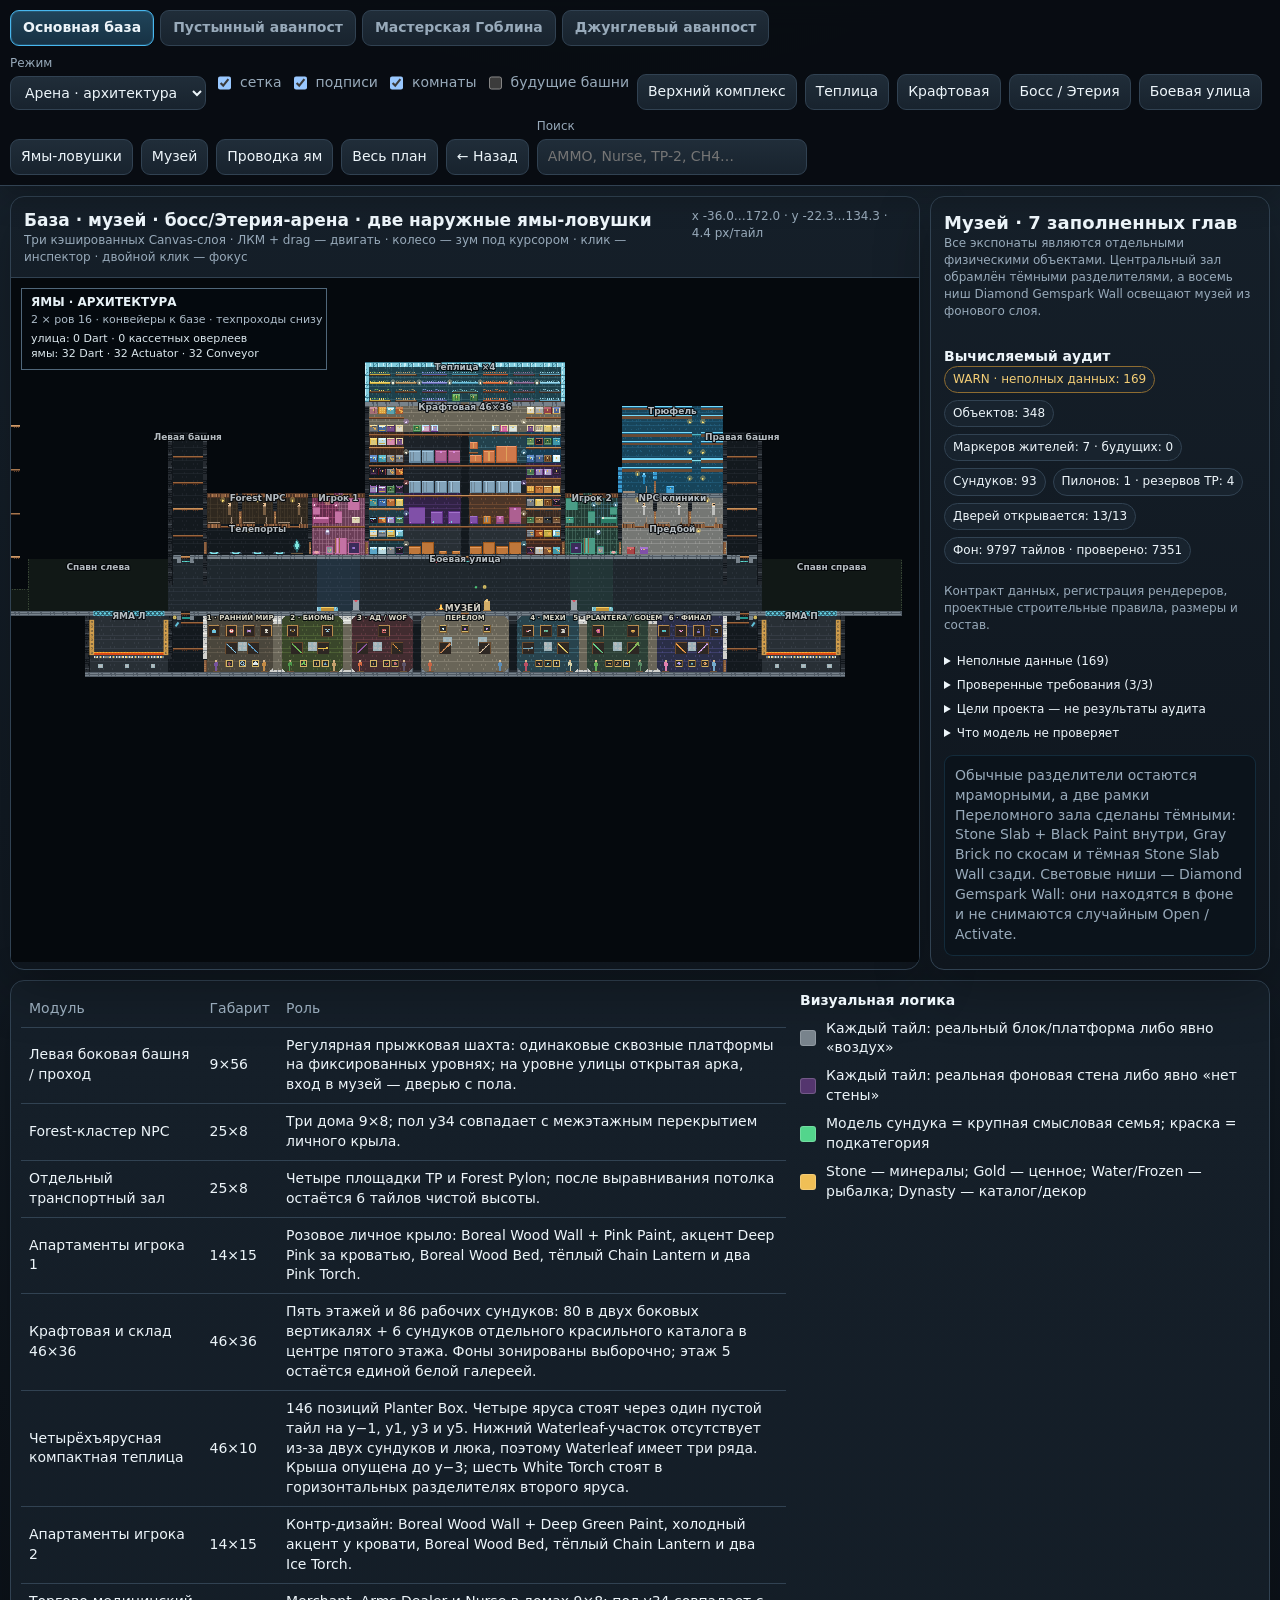
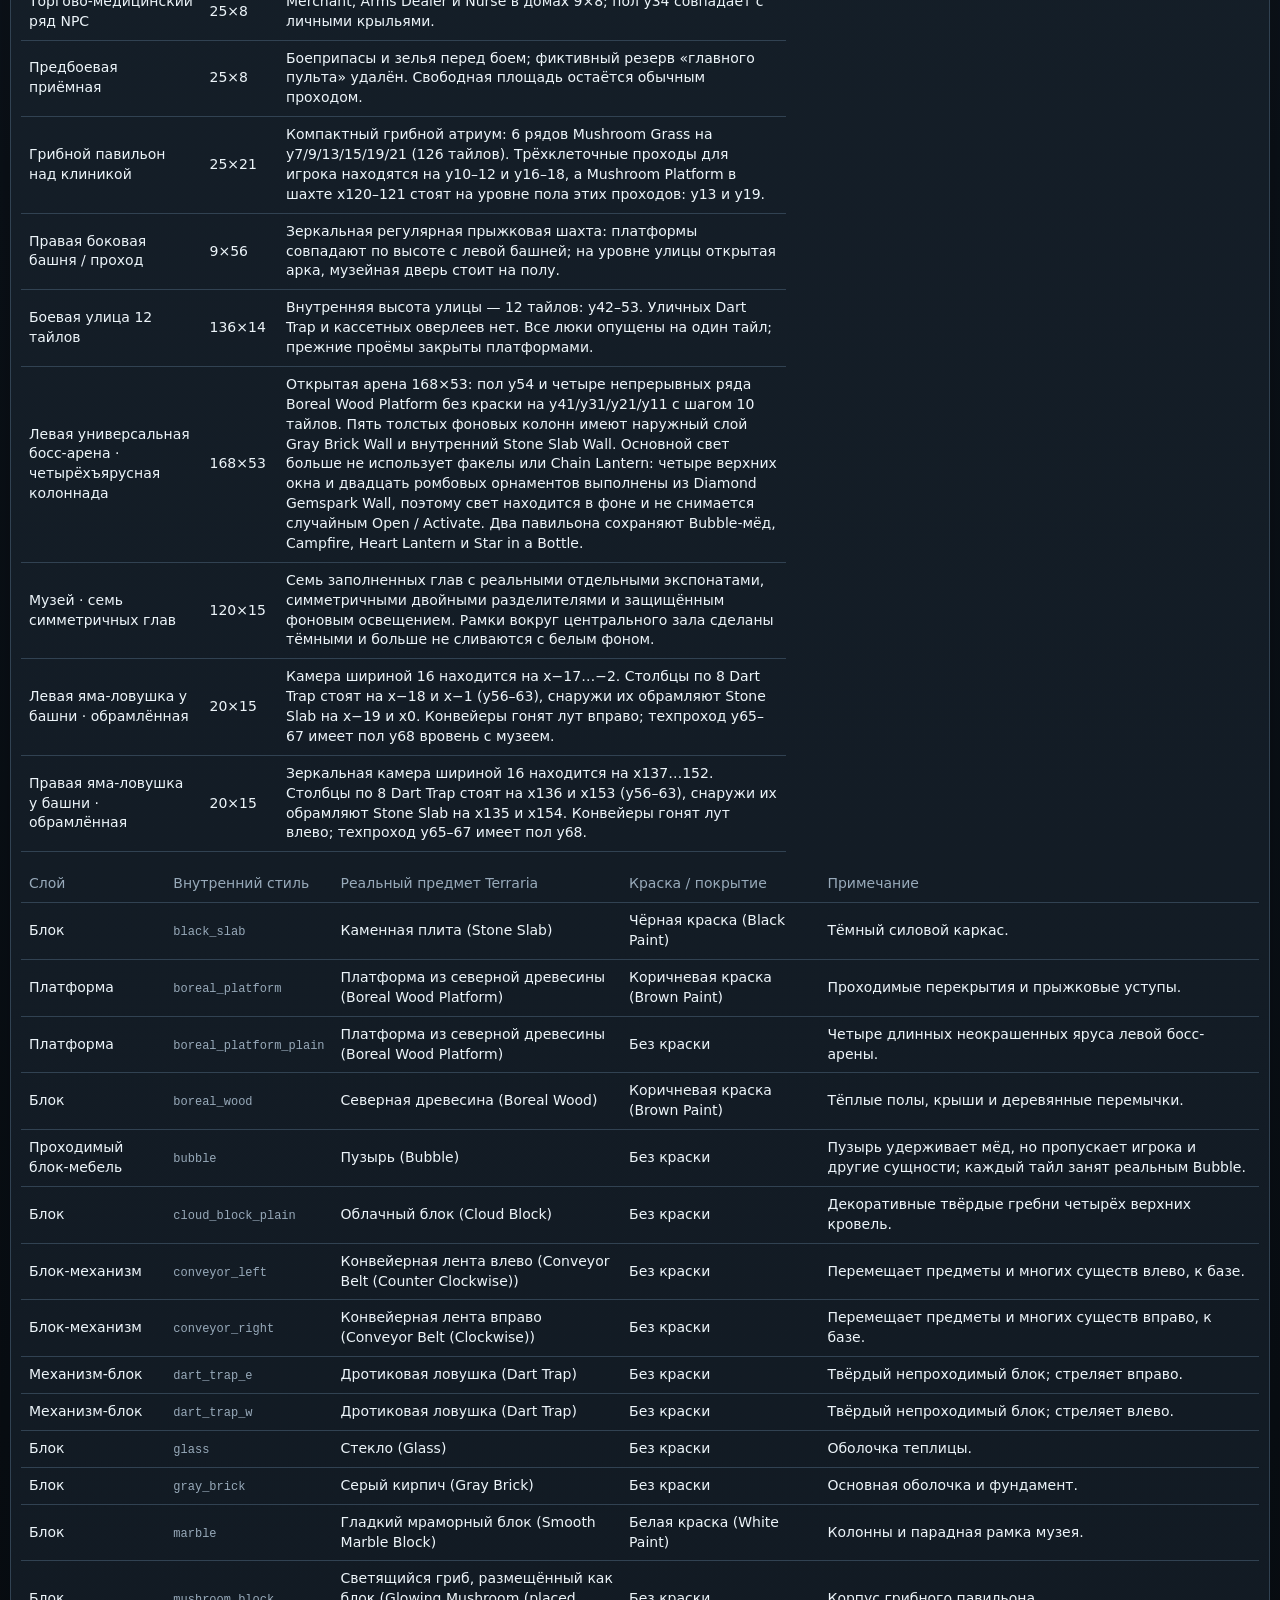
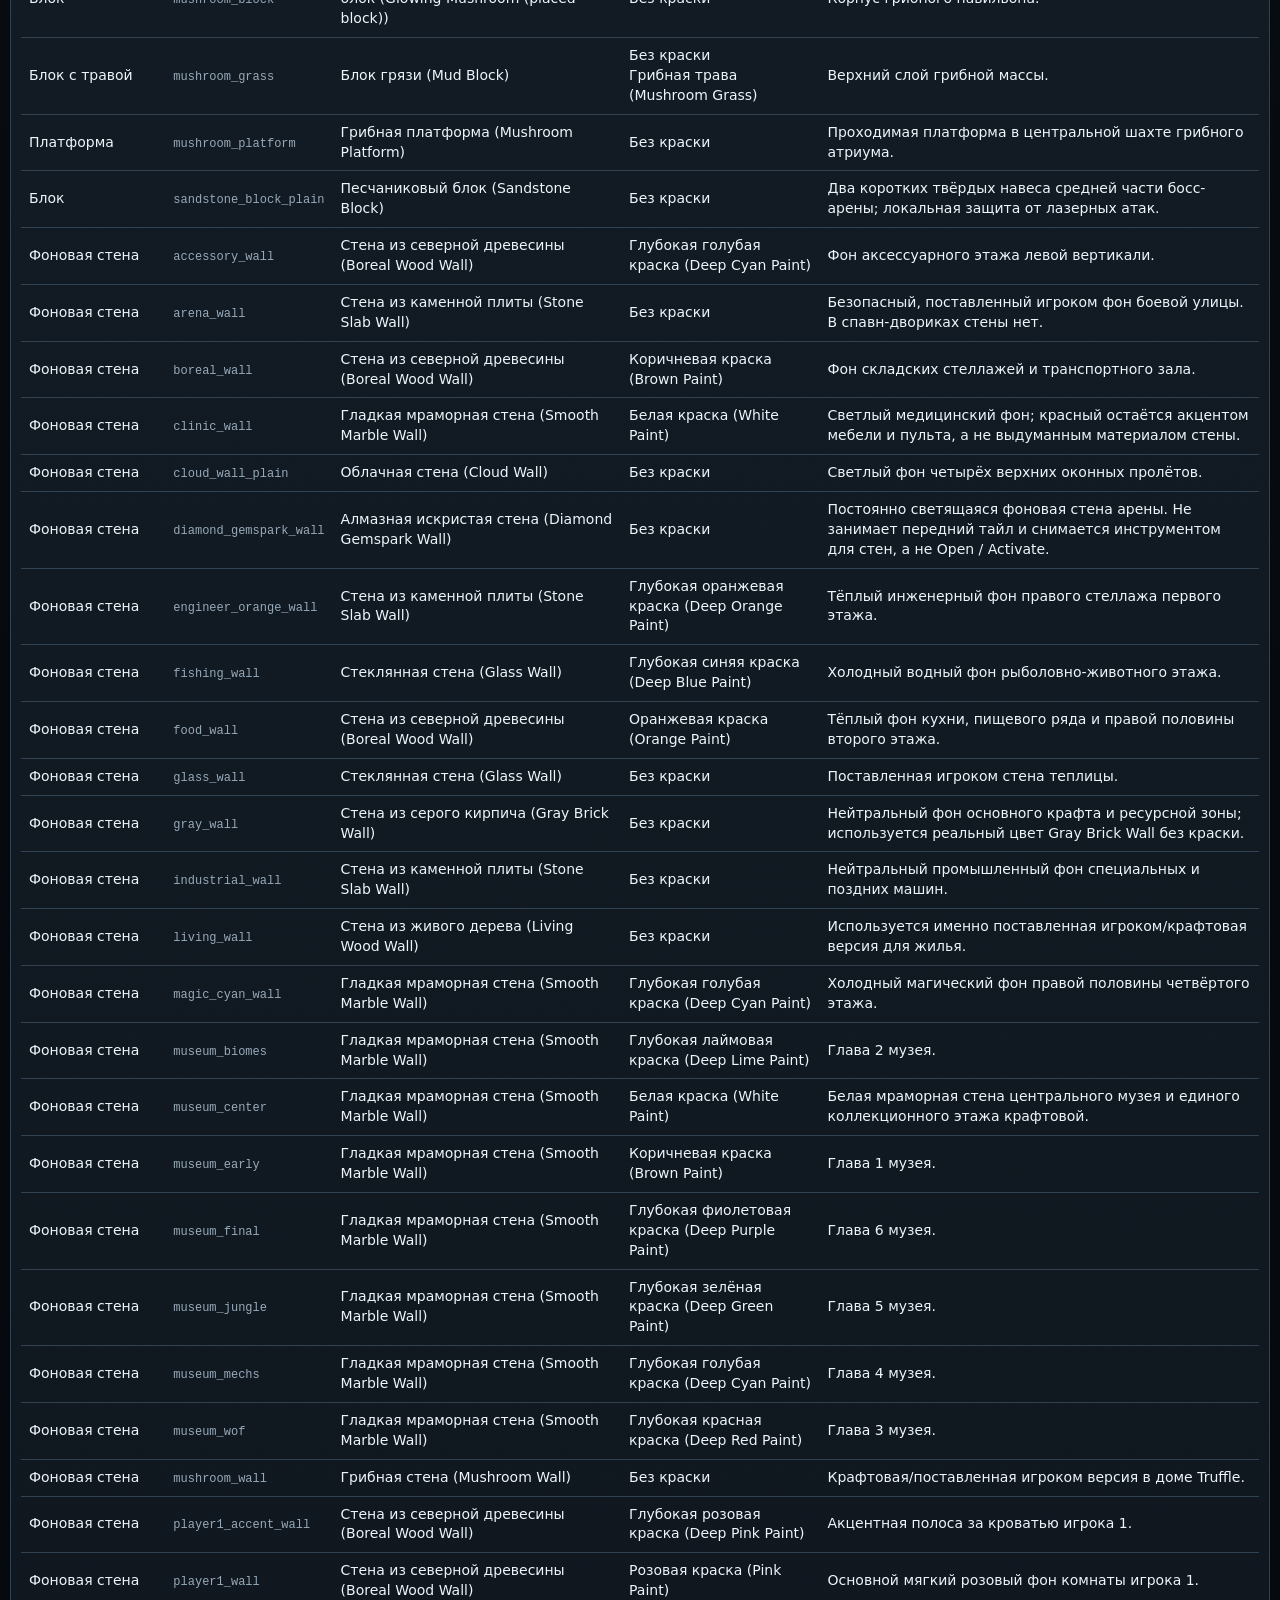
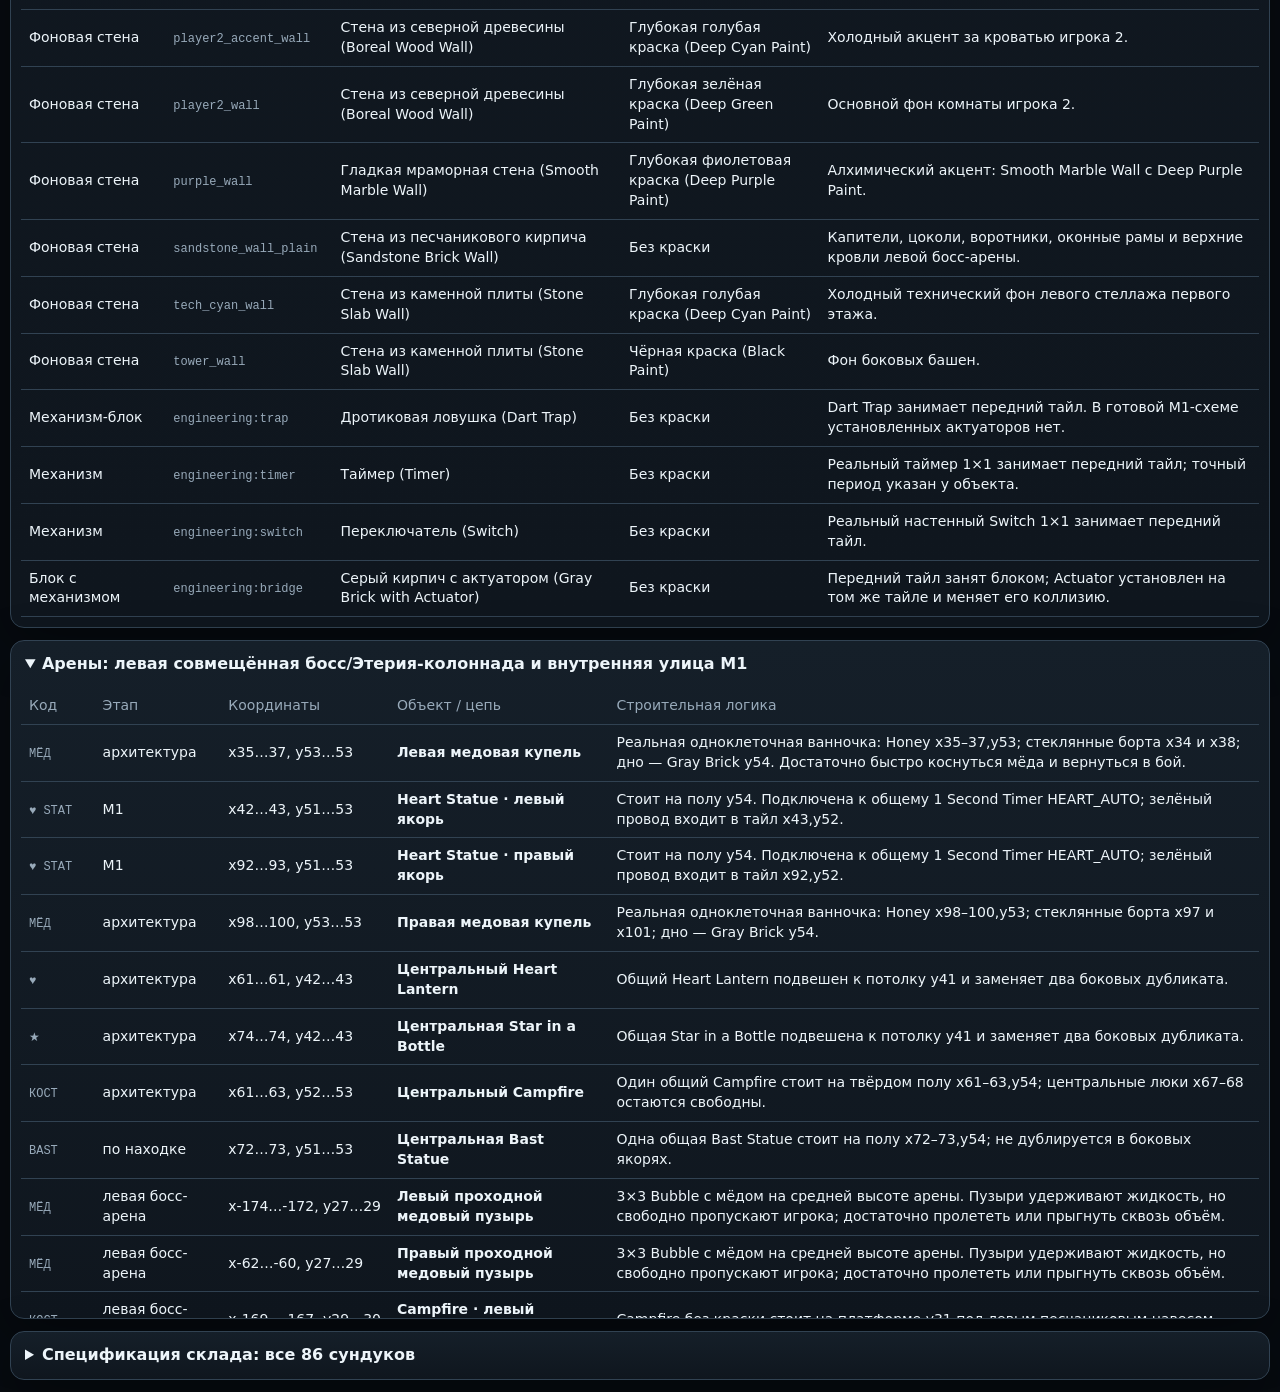
==== index.html @ efe3f44e "fix: compute one scene audit for CLI and interface instead of frozen PASS Part of #29 / #24. Separat" ====
<!doctype html>
<html lang="ru">
  <head>
    <meta charset="utf-8" />
    <meta name="viewport" content="width=device-width,initial-scale=1" />
    <title>Terraria — база, музей, Этерия и наружные ямы-ловушки</title>
    <link rel="stylesheet" href="./styles.css" />
    <link rel="stylesheet" href="./scene-tabs.css" />
  </head>
  <body>
    <div class="toolbar">
      <nav class="scene-tabs" aria-label="Сцены проекта">
        <a class="scene-tab" href="./index.html" aria-current="page">Основная база</a>
        <a class="scene-tab" href="./desert.html">Пустынный аванпост</a>
        <a class="scene-tab" href="./underground.html">Мастерская Гоблина</a>
        <a class="scene-tab" href="./jungle.html">Джунглевый аванпост</a>
      </nav>
      <div class="controls">
        <div class="control">
          <label for="mode">Режим</label
          ><select id="mode">
            <option value="visual">Визуальный макет</option>
            <option value="structure">Каркас и материалы</option>
            <option value="furniture">Мебель и станции</option>
            <option value="backgrounds">Фоновые стены</option>
            <option value="arena">Арена · архитектура</option>
            <option value="wiring">Арена · проводка M1</option>
          </select>
        </div>
        <label class="check"
          ><input id="grid" type="checkbox" checked /> сетка</label
        >
        <label class="check"
          ><input id="labels" type="checkbox" checked /> подписи</label
        >
        <label class="check"
          ><input id="roomNames" type="checkbox" checked /> комнаты</label
        >
        <label class="check"
          ><input id="reserves" type="checkbox" /> будущие башни</label
        >
        <button id="upper">Верхний комплекс</button
        ><button id="greenhouse">Теплица</button
        ><button id="craft">Крафтовая</button
        ><button id="bossLeft">Босс / Этерия</button
        ><button id="arena">Боевая улица</button
        ><button id="pitsBtn">Ямы-ловушки</button
        ><button id="museumBtn">Музей</button
        ><button id="wiringBtn">Проводка ям</button
        ><button id="fit">Весь план</button><button id="back">← Назад</button>
        <div class="control">
          <label for="search">Поиск</label
          ><input
            id="search"
            type="search"
            placeholder="AMMO, Nurse, TP-2, CH4…"
          />
        </div>
      </div>
    </div>
    <div class="layout">
      <section class="card">
        <div class="maphead">
          <div>
            <b>База · музей · босс/Этерия-арена · две наружные ямы-ловушки</b>
            <div class="sub">
              Три кэшированных Canvas-слоя · ЛКМ + drag — двигать · колесо — зум
              под курсором · клик — инспектор · двойной клик — фокус
            </div>
          </div>
          <div class="sub" id="viewInfo"></div>
        </div>
        <div class="viewport" id="viewport">
          <canvas id="baseCanvas"></canvas><canvas id="objectCanvas"></canvas
          ><canvas id="overlayCanvas"></canvas>
        </div>
      </section>
      <aside class="card inspector">
        <div>
          <h2 id="iname">Музей · 7 заполненных глав</h2>
          <div class="sub" id="idesc">
            Все экспонаты являются отдельными физическими объектами. Центральный
            зал обрамлён тёмными разделителями, а восемь ниш Diamond Gemspark
            Wall освещают музей из фонового слоя.
          </div>
        </div>
        <div class="kv" id="ikv"></div>
        <div>
          <b>Вычисляемый аудит</b>
          <div class="status" id="status"></div>
        </div>
        <div class="note">
          Обычные разделители остаются мраморными, а две рамки Переломного зала
          сделаны тёмными: Stone Slab + Black Paint внутри, Gray Brick по скосам
          и тёмная Stone Slab Wall сзади. Световые ниши — Diamond Gemspark Wall:
          они находятся в фоне и не снимаются случайным Open / Activate.
        </div>
      </aside>
    </div>
    <section class="card bottom">
      <div class="bottom-grid">
        <div>
          <table>
            <thead>
              <tr>
                <th>Модуль</th>
                <th>Габарит</th>
                <th>Роль</th>
              </tr>
            </thead>
            <tbody id="roomRows"></tbody>
          </table>
        </div>
        <div class="legend">
          <b>Визуальная логика</b>
          <div class="legend-row">
            <span class="swatch" style="background: #78838c"></span
            ><span
              >Каждый тайл: реальный блок/платформа либо явно «воздух»</span
            >
          </div>
          <div class="legend-row">
            <span class="swatch" style="background: #54356e"></span
            ><span
              >Каждый тайл: реальная фоновая стена либо явно «нет стены»</span
            >
          </div>
          <div class="legend-row">
            <span class="swatch" style="background: #53d58c"></span
            ><span
              >Модель сундука = крупная смысловая семья; краска =
              подкатегория</span
            >
          </div>
          <div class="legend-row">
            <span class="swatch" style="background: #f0bf56"></span
            ><span
              >Stone — минералы; Gold — ценное; Water/Frozen — рыбалка; Dynasty
              — каталог/декор</span
            >
          </div>
        </div>
      </div>
      <div style="margin-top: 14px; overflow: auto">
        <table>
          <thead>
            <tr>
              <th>Слой</th>
              <th>Внутренний стиль</th>
              <th>Реальный предмет Terraria</th>
              <th>Краска / покрытие</th>
              <th>Примечание</th>
            </tr>
          </thead>
          <tbody id="materialRows"></tbody>
        </table>
      </div>
    </section>

    <details class="card storage-spec" open>
      <summary>
        Арены: левая совмещённая босс/Этерия-колоннада и внутренняя улица M1
      </summary>
      <div class="storage-wrap">
        <table class="storage-table">
          <thead>
            <tr>
              <th>Код</th>
              <th>Этап</th>
              <th>Координаты</th>
              <th>Объект / цепь</th>
              <th>Строительная логика</th>
            </tr>
          </thead>
          <tbody id="arenaRows"></tbody>
        </table>
        <table class="storage-table" style="margin-top: 14px">
          <thead>
            <tr>
              <th>Цепь</th>
              <th>Цвет</th>
              <th>Роль</th>
              <th>Концы</th>
              <th>Маршрут</th>
            </tr>
          </thead>
          <tbody id="circuitRows"></tbody>
        </table>
      </div>
    </details>
    <details class="card storage-spec">
      <summary>Спецификация склада: все 86 сундуков</summary>
      <div class="storage-wrap">
        <table class="storage-table">
          <thead>
            <tr>
              <th>Код</th>
              <th>Имя в игре ≤20</th>
              <th>Сторона</th>
              <th>Этаж / ряд</th>
              <th>Категория</th>
              <th>Финальный корпус, ранняя замена, фон и свет</th>
              <th>Что хранить</th>
              <th>Правило</th>
            </tr>
          </thead>
          <tbody id="storageRows"></tbody>
        </table>
      </div>
    </details>
    <div class="tooltip" id="tip"></div>
    <script src="./js/data/layout.js"></script>
    <script src="./js/data/solids/upper.js"></script>
    <script src="./js/data/solids/street.js"></script>
    <script src="./js/data/solids/lower.js"></script>
    <script src="./js/data/solids/index.js"></script>
    <script src="./js/data/backgrounds/core.js"></script>
    <script src="./js/data/backgrounds/boss-arena.js"></script>
    <script src="./js/data/backgrounds/boss-platform-joins.js"></script>
    <script src="./js/data/backgrounds/museum-pits.js"></script>
    <script src="./js/data/backgrounds/index.js"></script>
    <script src="./js/data/objects/routes.js"></script>
    <script src="./js/data/objects/crafting.js"></script>
    <script src="./js/data/objects/rooms.js"></script>
    <script src="./js/data/objects/street.js"></script>
    <script src="./js/data/objects/storage-left.js"></script>
    <script src="./js/data/objects/storage-right.js"></script>
    <script src="./js/data/objects/greenhouse.js"></script>
    <script src="./js/data/objects/dyes.js"></script>
    <script src="./js/data/objects/arena.js"></script>
    <script src="./js/data/objects/eternia.js"></script>
    <script src="./js/data/objects/museum.js"></script>
    <script src="./js/data/objects/pits.js"></script>
    <script src="./js/data/objects/index.js"></script>
    <script src="./js/data/metadata.js"></script>
    <script src="./js/data/index.js"></script>
    <script src="./js/data/engineering/circuits.js"></script>
    <script src="./js/data/engineering/controls.js"></script>
    <script src="./js/data/engineering/traps.js"></script>
    <script src="./js/data/engineering/index.js"></script>
    <script src="./js/data/materials.js"></script>
    <script src="./js/runtime/core.js"></script>
    <script src="./js/runtime/validation.js"></script>
    <script src="./js/runtime/building-audit.js"></script>
    <script src="./js/runtime/scene-audit.js"></script>
    <script src="./js/runtime/model.js"></script>
    <script src="./js/runtime/render-base.js"></script>
    <script src="./js/runtime/render-objects.js"></script>
    <script src="./js/runtime/overlay.js"></script>
    <script src="./js/runtime/inspector.js"></script>
    <script src="./js/runtime/tables.js"></script>
    <script src="./js/runtime/camera.js"></script>
    <script src="./js/runtime/state.js"></script>
    <script src="./js/runtime/prepare.js"></script>
    <script src="./js/runtime/interactions.js"></script>
    <script src="./js/runtime/start.js?v=20260903-jungle-tabs"></script>
  </body>
</html>
---- styles.css ----
:root {
  color-scheme: dark;
  --bg: #080c11;
  --panel: #111821;
  --panel2: #18232e;
  --panel3: #202d39;
  --line: #314252;
  --line2: #42586a;
  --text: #edf5fa;
  --muted: #98aaba;
  --accent: #48b7ee;
  --good: #53d58c;
  --warn: #f0bf56;
  --bad: #ff716d;
}
* {
  box-sizing: border-box;
}
html,
body {
  margin: 0;
  min-height: 100%;
  background: radial-gradient(
    circle at 48% -10%,
    #1e2c39 0,
    #0b1118 36%,
    #070b10 72%
  );
  color: var(--text);
  font:
    14px/1.42 system-ui,
    -apple-system,
    "Segoe UI",
    sans-serif;
}
body {
  overflow-x: hidden;
}
.toolbar {
  position: sticky;
  top: 0;
  z-index: 20;
  padding: 10px;
  border-bottom: 1px solid var(--line);
  background: rgba(8, 12, 17, 0.95);
  backdrop-filter: blur(12px);
  box-shadow: 0 10px 30px rgba(0, 0, 0, 0.22);
}
.controls {
  display: flex;
  flex-wrap: wrap;
  align-items: end;
  gap: 8px;
}
.control {
  display: grid;
  gap: 4px;
}
.control label {
  font-size: 12px;
  color: var(--muted);
}
button,
select,
input {
  min-height: 34px;
  border: 1px solid var(--line);
  border-radius: 9px;
  background: linear-gradient(180deg, var(--panel3), var(--panel2));
  color: var(--text);
  font: inherit;
  padding: 7px 10px;
}
button {
  cursor: pointer;
}
button:hover {
  border-color: var(--accent);
  filter: brightness(1.08);
}
button:active {
  transform: translateY(1px);
}
input[type="search"] {
  min-width: 270px;
}
.check {
  display: flex;
  align-items: center;
  gap: 6px;
  padding-bottom: 7px;
  color: var(--muted);
  white-space: nowrap;
}
.toolbar-toggle {
  display: none;
}
.layout {
  display: grid;
  grid-template-columns: minmax(0, 1fr) 340px;
  gap: 10px;
  padding: 10px;
}
.card {
  overflow: hidden;
  border: 1px solid var(--line);
  border-radius: 14px;
  background: linear-gradient(180deg, #151f29, #0f161e);
  box-shadow: 0 18px 55px rgba(0, 0, 0, 0.3);
}
.maphead {
  display: flex;
  justify-content: space-between;
  gap: 12px;
  padding: 11px 13px;
  border-bottom: 1px solid var(--line);
}
.maphead b {
  font-size: 17px;
}
.sub {
  font-size: 12px;
  color: var(--muted);
}
.viewport {
  position: relative;
  height: 76vh;
  min-height: 620px;
  overflow: hidden;
  overscroll-behavior: contain;
  background: #05090d;
  cursor: grab;
  touch-action: none;
  isolation: isolate;
}
.viewport.dragging {
  cursor: grabbing;
}
.viewport canvas {
  position: absolute;
  inset: 0;
  width: 100%;
  height: 100%;
  display: block;
  image-rendering: pixelated;
  image-rendering: crisp-edges;
}
.inspector {
  display: grid;
  align-content: start;
  gap: 13px;
  padding: 13px;
}
.inspector h2 {
  margin: 0;
  font-size: 18px;
}
.kv {
  display: grid;
  grid-template-columns: 104px 1fr;
  gap: 7px 10px;
}
.kv div:nth-child(odd) {
  color: var(--muted);
}
.status {
  display: flex;
  flex-wrap: wrap;
  gap: 7px;
}
.badge {
  padding: 4px 8px;
  border: 1px solid var(--line);
  border-radius: 999px;
  background: var(--panel2);
  font-size: 12px;
}
.badge.good {
  color: var(--good);
}
.badge.warn {
  color: var(--warn);
}
.mat-code {
  font:
    12px ui-monospace,
    SFMono-Regular,
    Consolas,
    monospace;
  color: var(--muted);
}
.note {
  padding: 10px;
  border: 1px solid rgba(72, 183, 238, 0.15);
  border-radius: 9px;
  background: #0b131b;
  color: var(--muted);
}
.tooltip {
  position: fixed;
  z-index: 99;
  display: none;
  max-width: 360px;
  padding: 8px 10px;
  border: 1px solid #526b7f;
  border-radius: 9px;
  background: #0b141d;
  box-shadow: 0 12px 40px rgba(0, 0, 0, 0.5);
  pointer-events: none;
}
.tooltip {
  max-height: min(72vh, 560px);
  overflow: auto;
}
.tooltip b {
  display: block;
  margin-bottom: 5px;
}
.tooltip span {
  color: var(--muted);
}
.tooltip .tip-section {
  margin-top: 6px;
  color: var(--text);
  line-height: 1.38;
}
.tooltip .tip-section strong {
  color: #dceaf4;
}
.tooltip .tip-muted {
  color: var(--muted);
}
.bottom {
  margin: 0 10px 12px;
  padding: 10px;
}
.bottom-grid {
  display: grid;
  grid-template-columns: 1.25fr 0.75fr;
  gap: 14px;
}
.storage-spec {
  margin: 0 10px 12px;
}
.storage-spec summary {
  cursor: pointer;
  padding: 12px 14px;
  font-size: 16px;
  font-weight: 700;
}
.storage-wrap {
  padding: 0 10px 12px;
  overflow: auto;
  max-height: 70vh;
}
.storage-table {
  min-width: 1180px;
}
.storage-table td:nth-child(1),
.storage-table td:nth-child(3) {
  white-space: nowrap;
}
.storage-table td:nth-child(4) {
  font-weight: 650;
}
.eng-color {
  display: inline-block;
  width: 11px;
  height: 11px;
  border-radius: 2px;
  margin-right: 6px;
  vertical-align: -1px;
  border: 1px solid rgba(255, 255, 255, 0.35);
}
.policy-cell {
  color: var(--muted);
  font-size: 12px;
}
table {
  width: 100%;
  border-collapse: collapse;
}
th,
td {
  padding: 8px;
  border-bottom: 1px solid var(--line);
  text-align: left;
}
th {
  color: var(--muted);
  font-weight: 500;
}
.legend {
  display: grid;
  gap: 8px;
  align-content: start;
}
.legend-row {
  display: grid;
  grid-template-columns: 18px 1fr;
  gap: 8px;
  align-items: center;
}
.swatch {
  width: 16px;
  height: 16px;
  border-radius: 3px;
  border: 1px solid rgba(255, 255, 255, 0.18);
}
@media (max-width: 1000px) {
  .layout {
    grid-template-columns: 1fr;
  }
  .viewport {
    height: 68vh;
    min-height: 520px;
  }
  .bottom-grid {
    grid-template-columns: 1fr;
  }
}
@media (max-width: 720px) {
  .toolbar {
    max-height: min(72dvh, 640px);
    overflow-y: auto;
    overscroll-behavior: contain;
    padding: 8px 10px 6px;
  }
  .controls {
    align-items: center;
  }
  .control {
    min-width: 0;
    max-width: 100%;
  }
  select {
    max-width: 100%;
  }
  input[type="search"] {
    width: min(100%, 390px);
    min-width: 0;
  }
  .check {
    min-height: 34px;
    padding-bottom: 0;
  }
  .toolbar-toggle {
    position: sticky;
    bottom: 0;
    z-index: 2;
    display: flex;
    width: 100%;
    min-height: 34px;
    align-items: center;
    justify-content: center;
    gap: 7px;
    margin-top: 8px;
    padding: 4px 10px;
    border-color: var(--line2);
    background: linear-gradient(
      180deg,
      rgba(32, 45, 57, 0.98),
      rgba(17, 24, 33, 0.98)
    );
    color: var(--muted);
    font-size: 12px;
    font-weight: 650;
    touch-action: none;
    user-select: none;
  }
  .toolbar-toggle-icon {
    font-size: 18px;
    line-height: 1;
  }
  .toolbar.toolbar-collapsed {
    max-height: 40px;
    overflow: hidden;
    padding: 3px 10px;
  }
  .toolbar.toolbar-collapsed > :not(.toolbar-toggle) {
    display: none !important;
  }
  .toolbar.toolbar-collapsed .toolbar-toggle {
    position: static;
    min-height: 32px;
    margin: 0;
    border-color: transparent;
    background: transparent;
  }
  .layout {
    gap: 6px;
    padding: 6px;
  }
  .maphead {
    padding: 8px 10px;
  }
  .maphead b {
    font-size: 14px;
  }
  .viewport {
    height: 68dvh;
    min-height: 420px;
  }
  body.mobile-toolbar-collapsed .viewport {
    height: calc(100dvh - 88px);
    min-height: 520px;
  }
  .bottom,
  .storage-spec {
    margin-right: 6px;
    margin-left: 6px;
  }
}

/* Computed audit: informational goals never receive a success badge. */
.badge.warn { color: #f4ce76; border-color: #8e6c31; }
.badge.bad { color: #ffb4b4; border-color: #a35050; }
.audit-messages { max-height: 16rem; overflow: auto; padding-left: 1.3rem; }
#status details { width: 100%; font-size: 12px; }
#status details summary { cursor: pointer; }
---- scene-tabs.css ----
.scene-tabs {
  display: flex;
  flex-wrap: wrap;
  gap: 6px;
  margin-bottom: 9px;
}

.scene-tab {
  display: inline-flex;
  min-height: 34px;
  align-items: center;
  padding: 7px 12px;
  border: 1px solid var(--line);
  border-radius: 9px;
  background: linear-gradient(180deg, var(--panel3), var(--panel2));
  color: var(--muted);
  font-weight: 650;
  text-decoration: none;
}

.scene-tab:hover {
  border-color: var(--accent);
  color: var(--text);
  filter: brightness(1.08);
}

.scene-tab[aria-current="page"] {
  border-color: var(--accent);
  background: linear-gradient(180deg, #20445a, #173244);
  color: var(--text);
  box-shadow: inset 0 0 0 1px rgba(72, 183, 238, 0.18);
}

.scene-hidden {
  display: none !important;
}
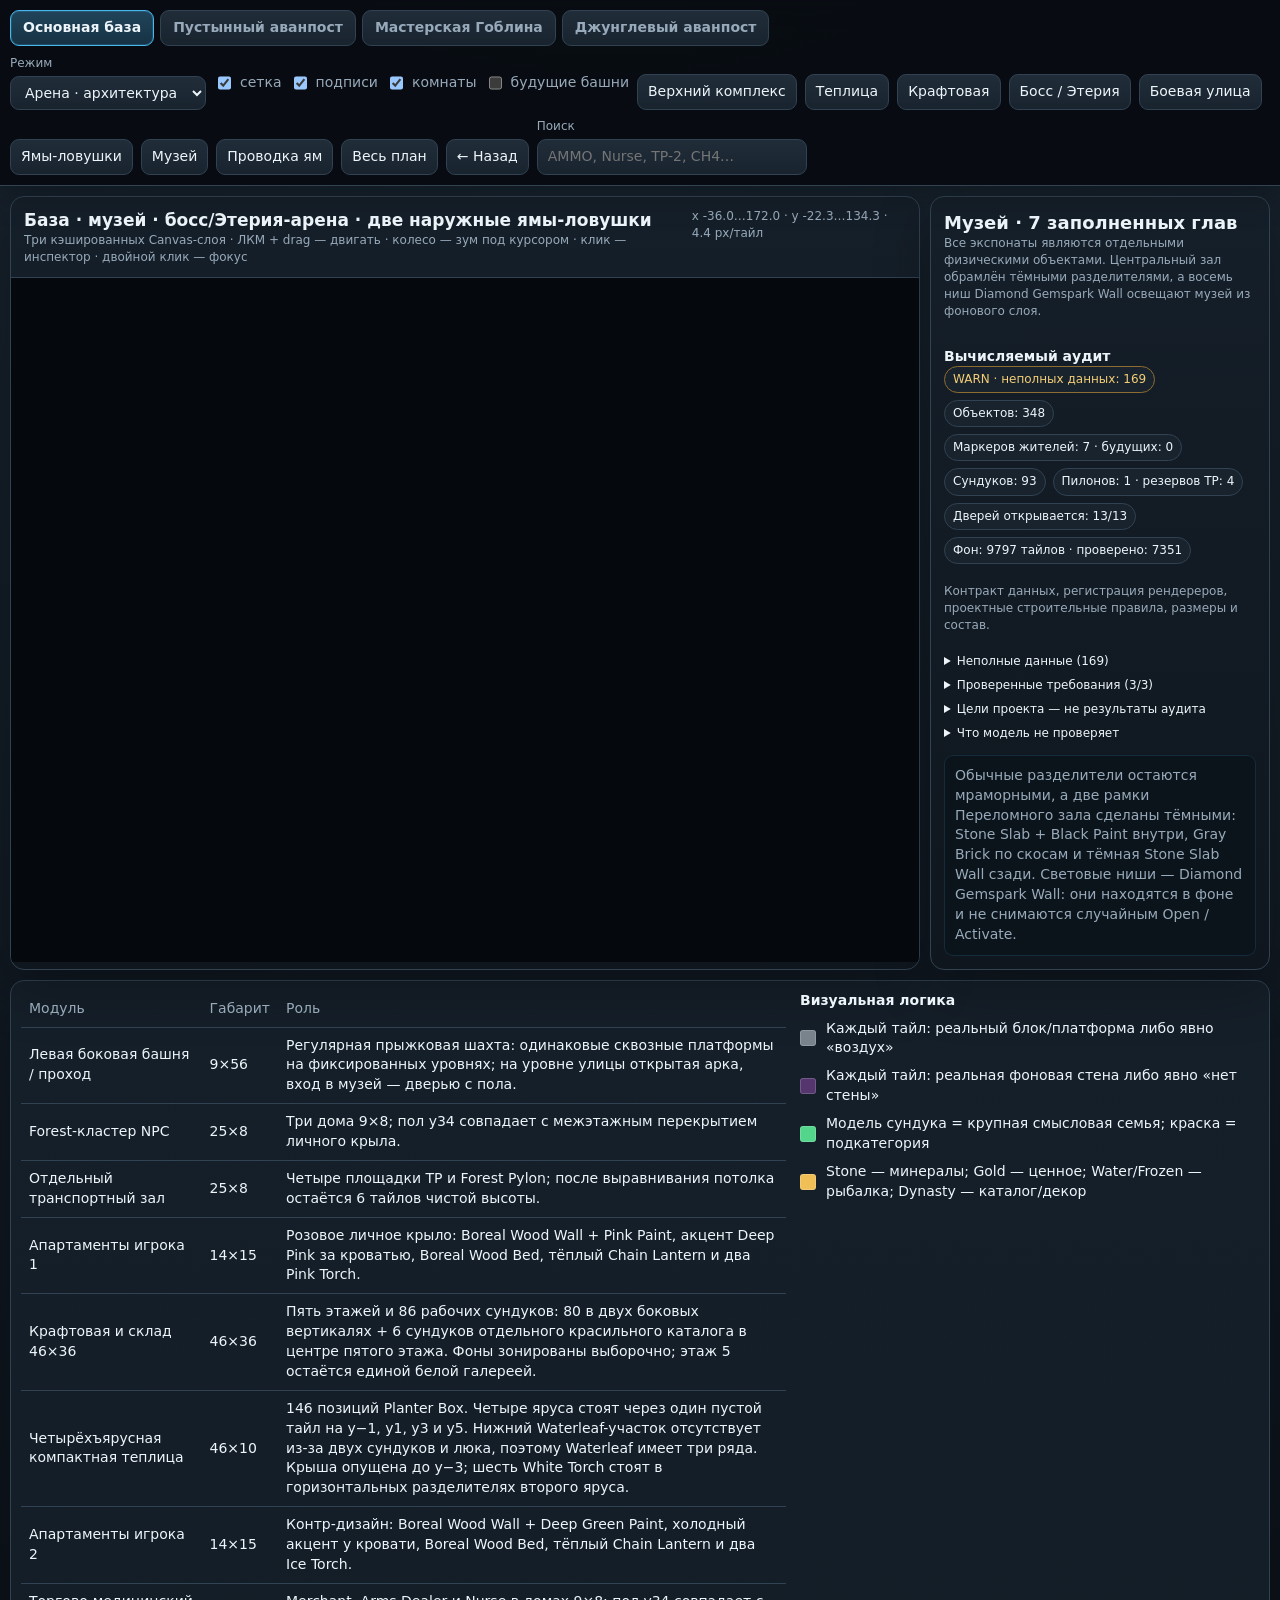
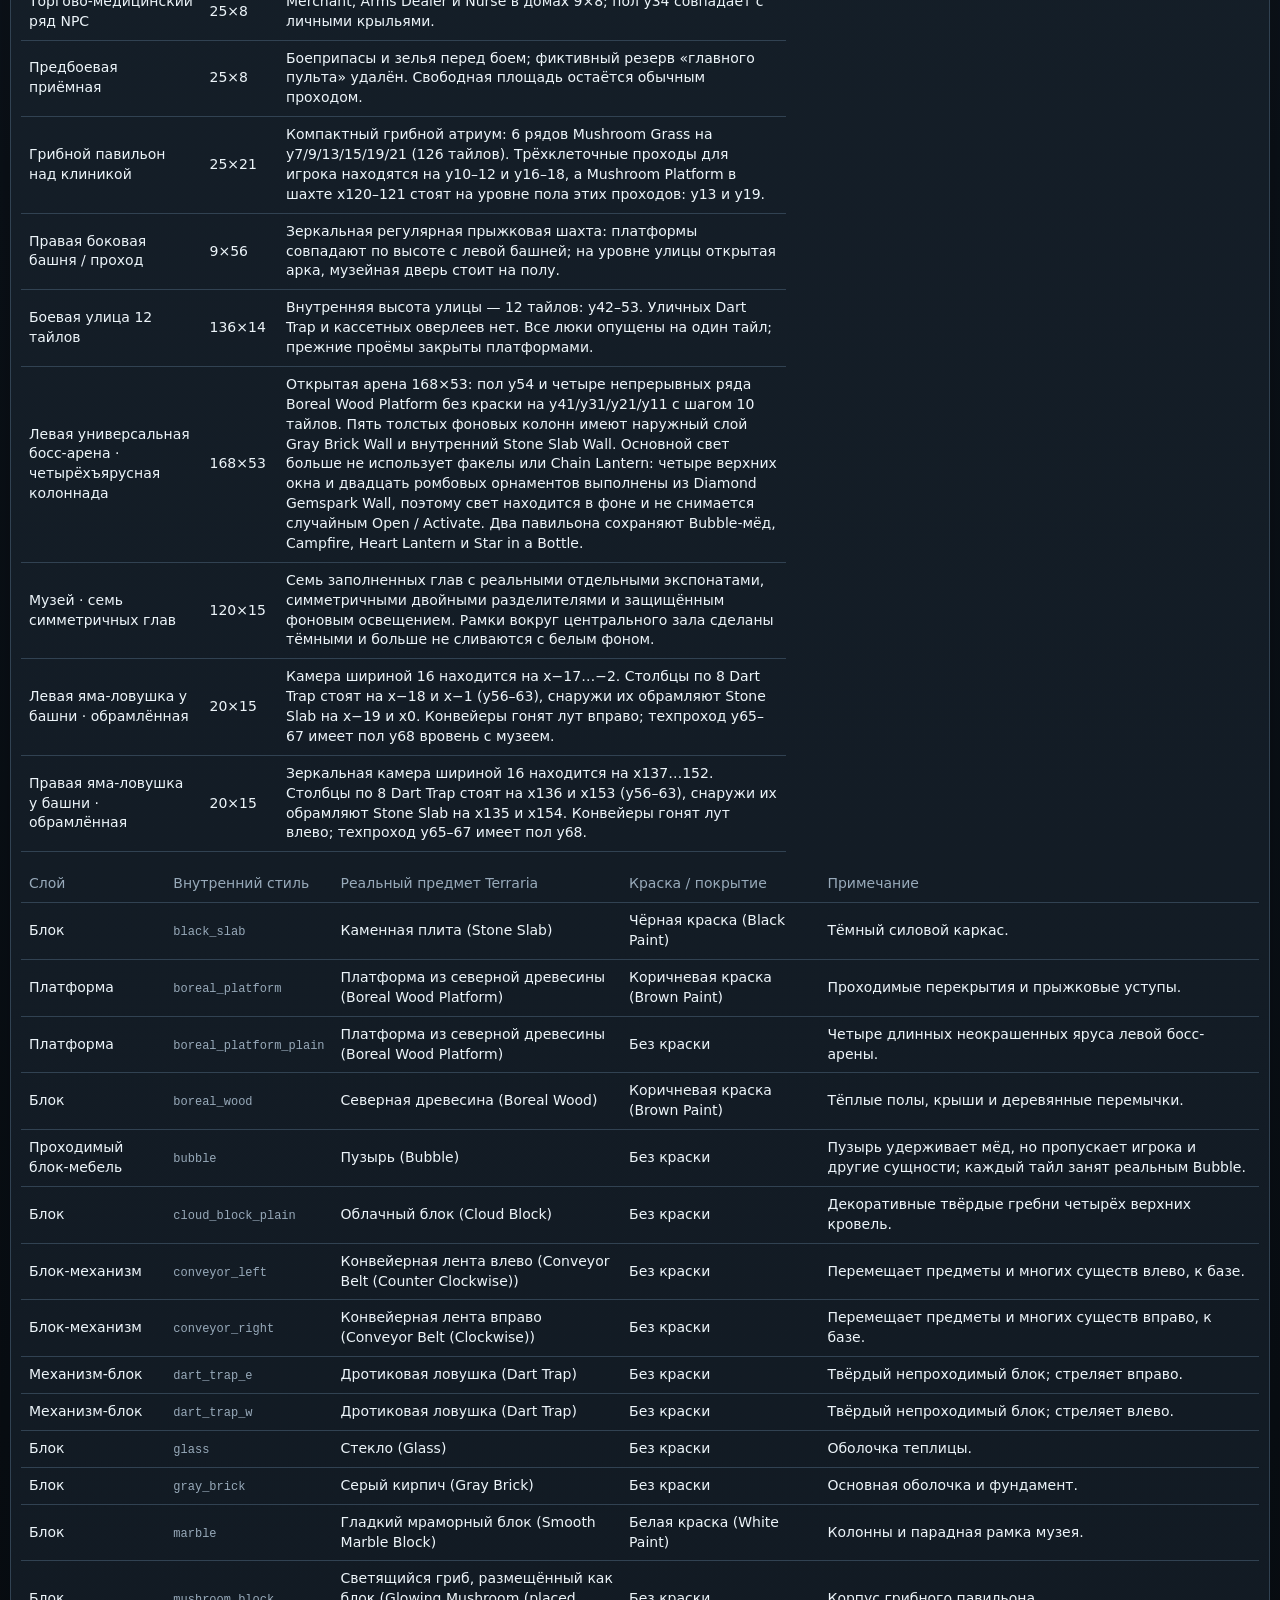
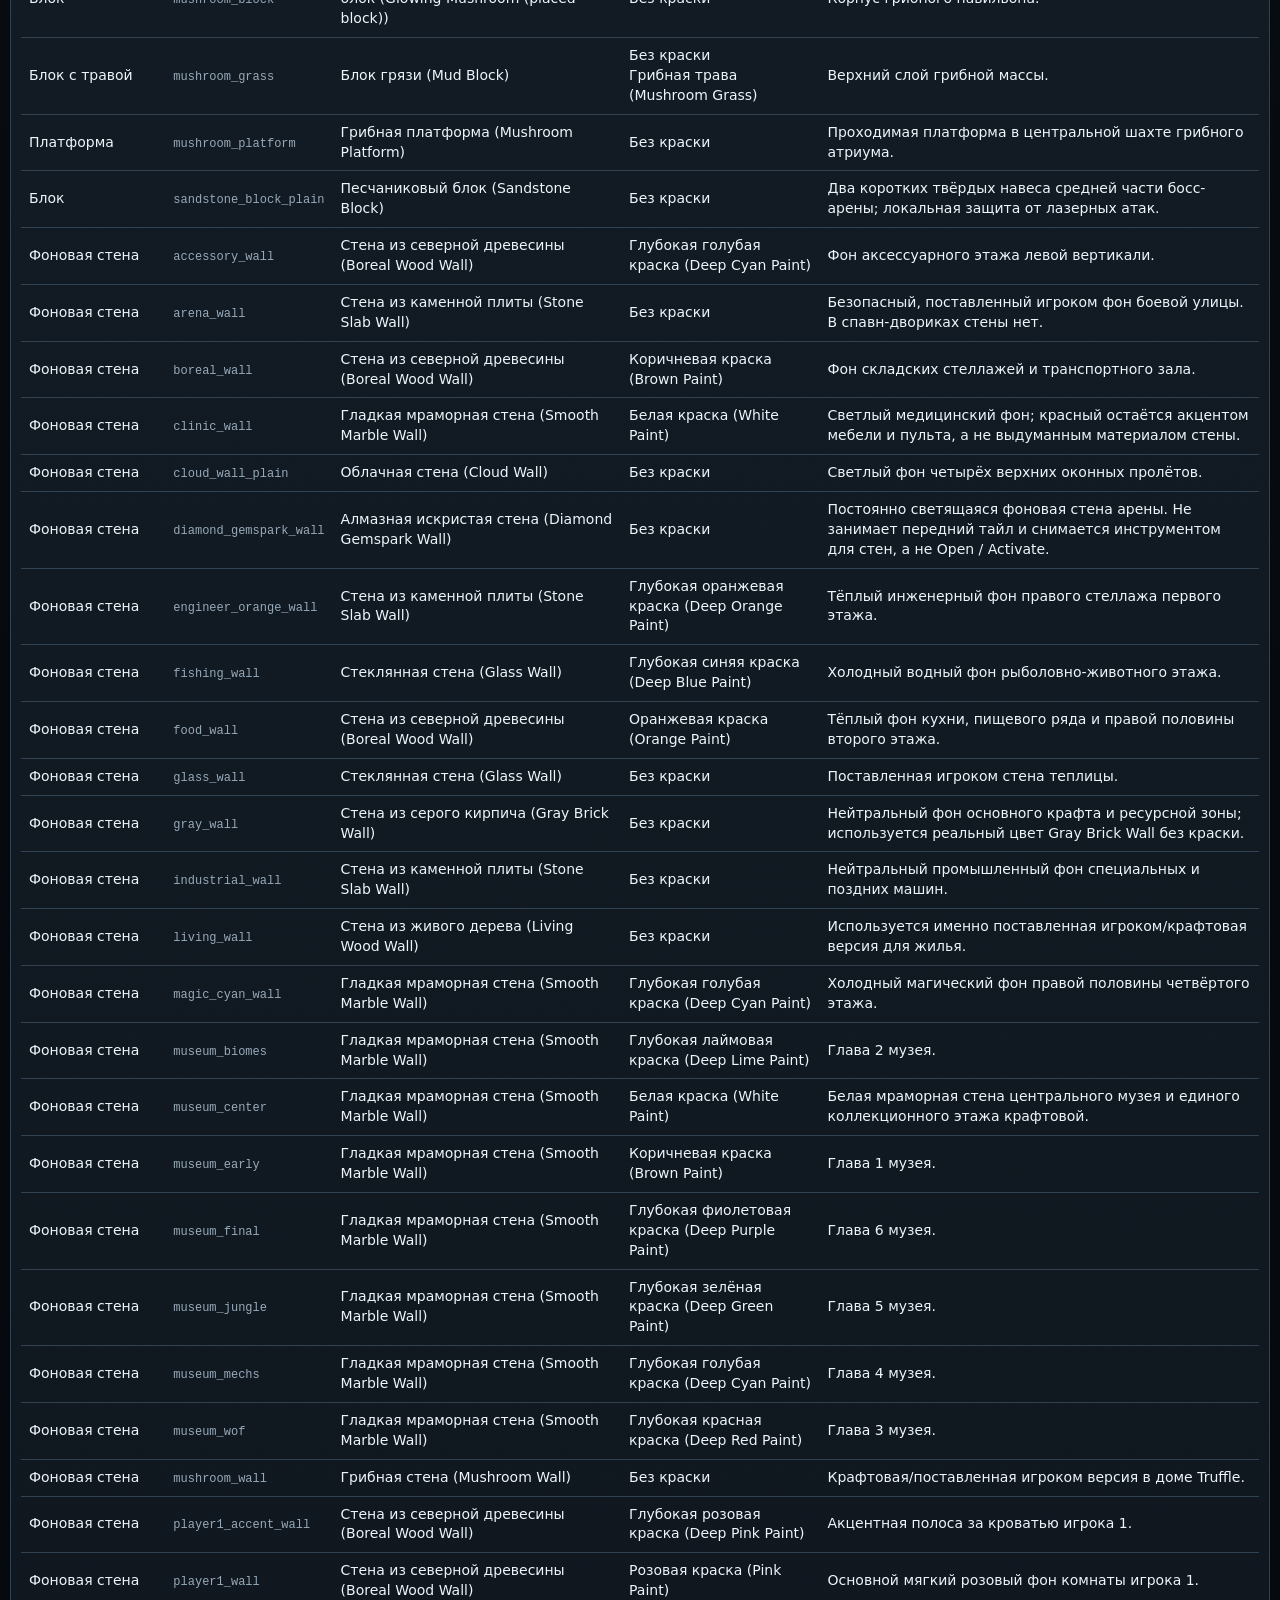
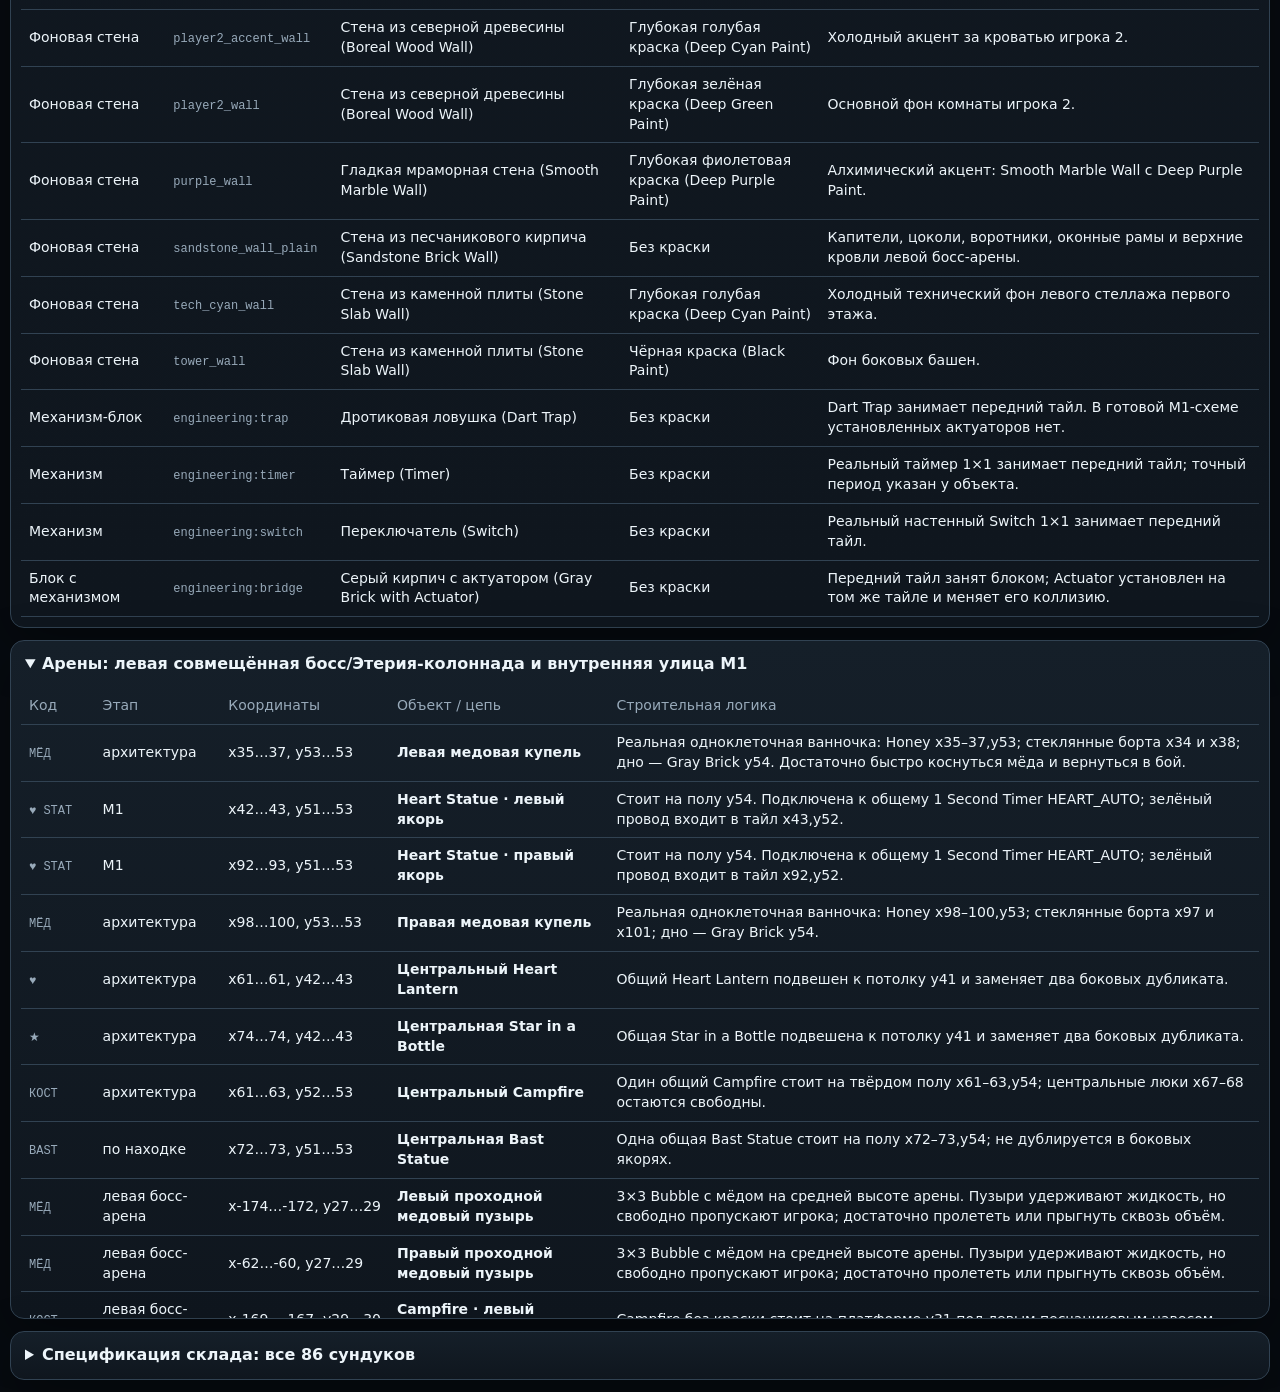
==== commit 2164e862: "fix: version shared UI rollout and exercise retained browser cache Address PR50 review: all six shar" ====
--- a/index.html
+++ b/index.html
@@ -4,6 +4,7 @@
     <meta charset="utf-8" />
     <meta name="viewport" content="width=device-width,initial-scale=1" />
     <title>Terraria — база, музей, Этерия и наружные ямы-ловушки</title>
+    <link rel="icon" type="image/svg+xml" href="./favicon.svg" />
     <link rel="stylesheet" href="./styles.css" />
     <link rel="stylesheet" href="./scene-tabs.css" />
   </head>
@@ -239,6 +240,8 @@
     <script src="./js/data/engineering/traps.js"></script>
     <script src="./js/data/engineering/index.js"></script>
     <script src="./js/data/materials.js"></script>
+    <script src="./js/runtime/scene-ui.js?v=common-ui-20260907"></script>
+    <script src="./js/runtime/formatters.js?v=common-ui-20260907"></script>
     <script src="./js/runtime/core.js"></script>
     <script src="./js/runtime/validation.js"></script>
     <script src="./js/runtime/building-audit.js"></script>
@@ -248,11 +251,11 @@
     <script src="./js/runtime/render-objects.js"></script>
     <script src="./js/runtime/overlay.js"></script>
     <script src="./js/runtime/inspector.js"></script>
-    <script src="./js/runtime/tables.js"></script>
+    <script src="./js/runtime/tables.js?v=common-ui-20260907"></script>
     <script src="./js/runtime/camera.js"></script>
     <script src="./js/runtime/state.js"></script>
-    <script src="./js/runtime/prepare.js"></script>
-    <script src="./js/runtime/interactions.js"></script>
-    <script src="./js/runtime/start.js?v=20260903-jungle-tabs"></script>
+    <script src="./js/runtime/prepare.js?v=common-ui-20260907"></script>
+    <script src="./js/runtime/interactions.js?v=common-ui-20260907"></script>
+    <script src="./js/runtime/start.js?v=common-ui-20260907"></script>
   </body>
 </html>
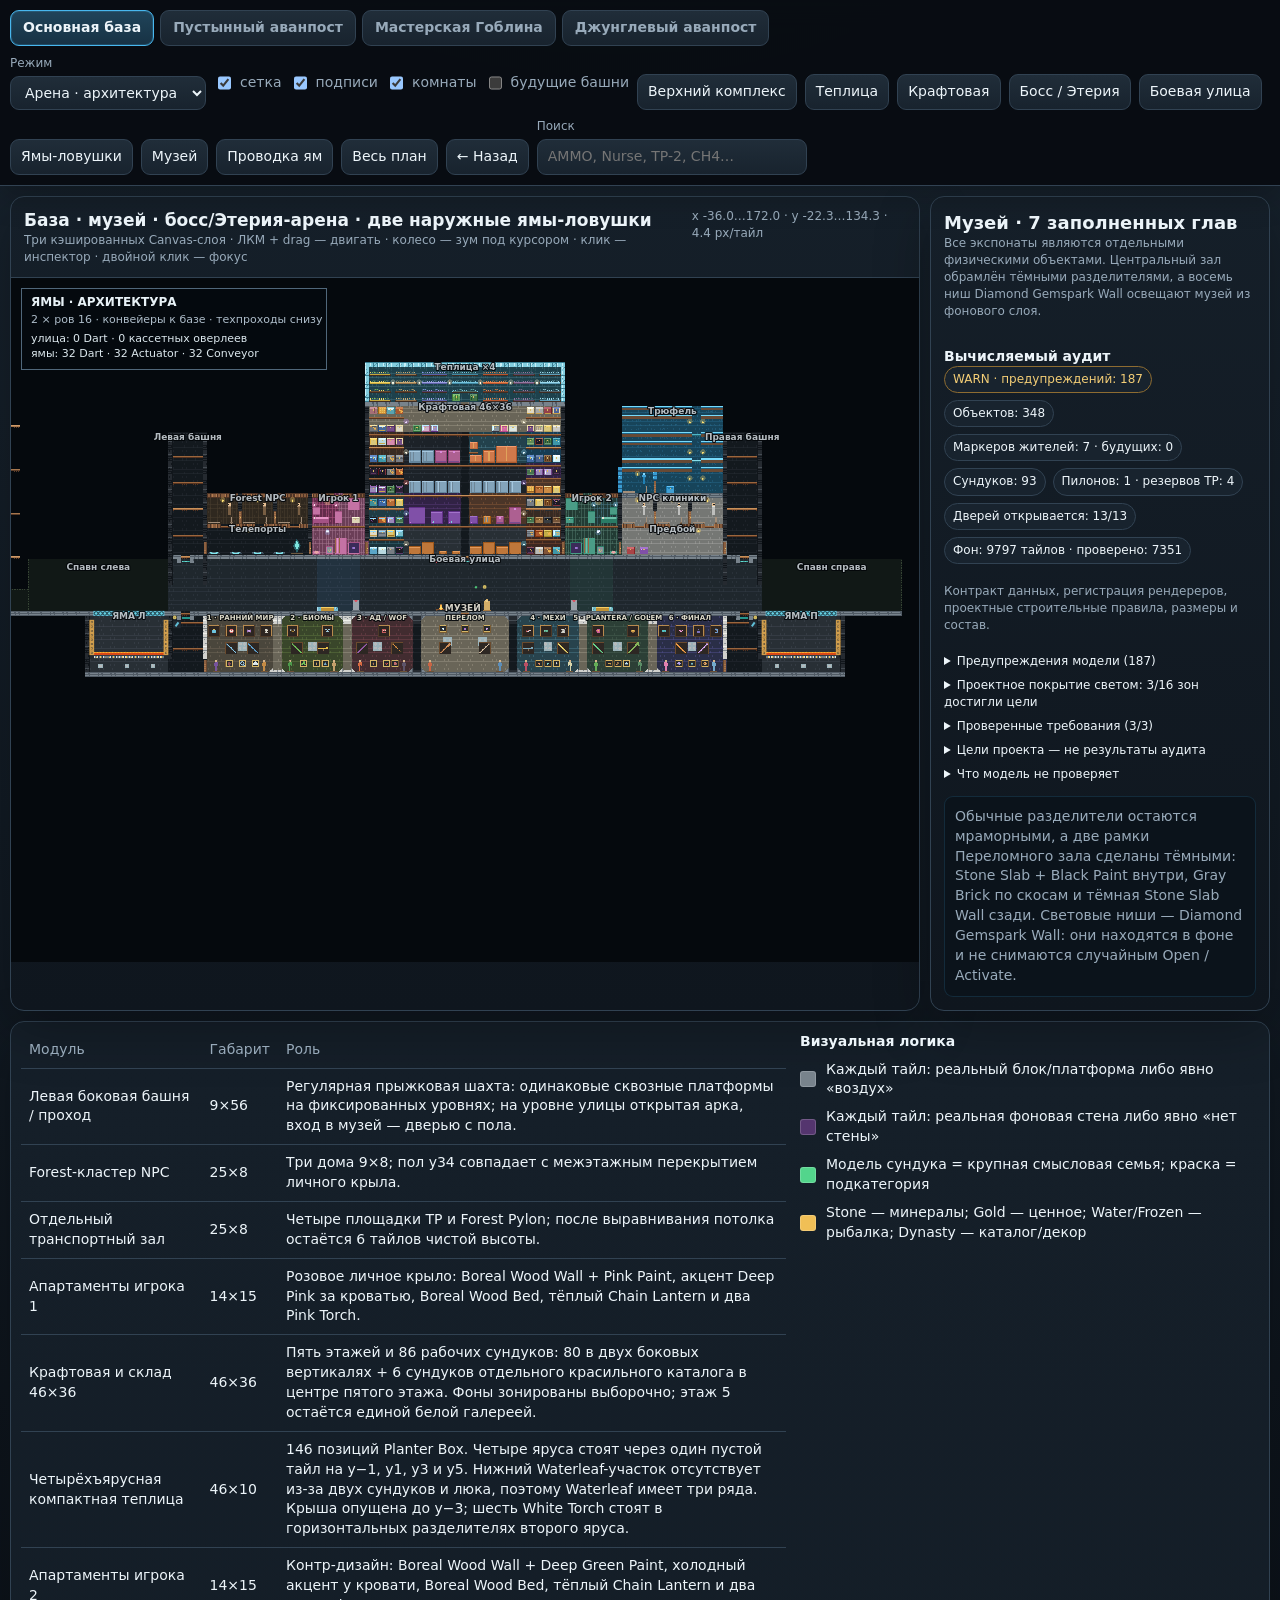
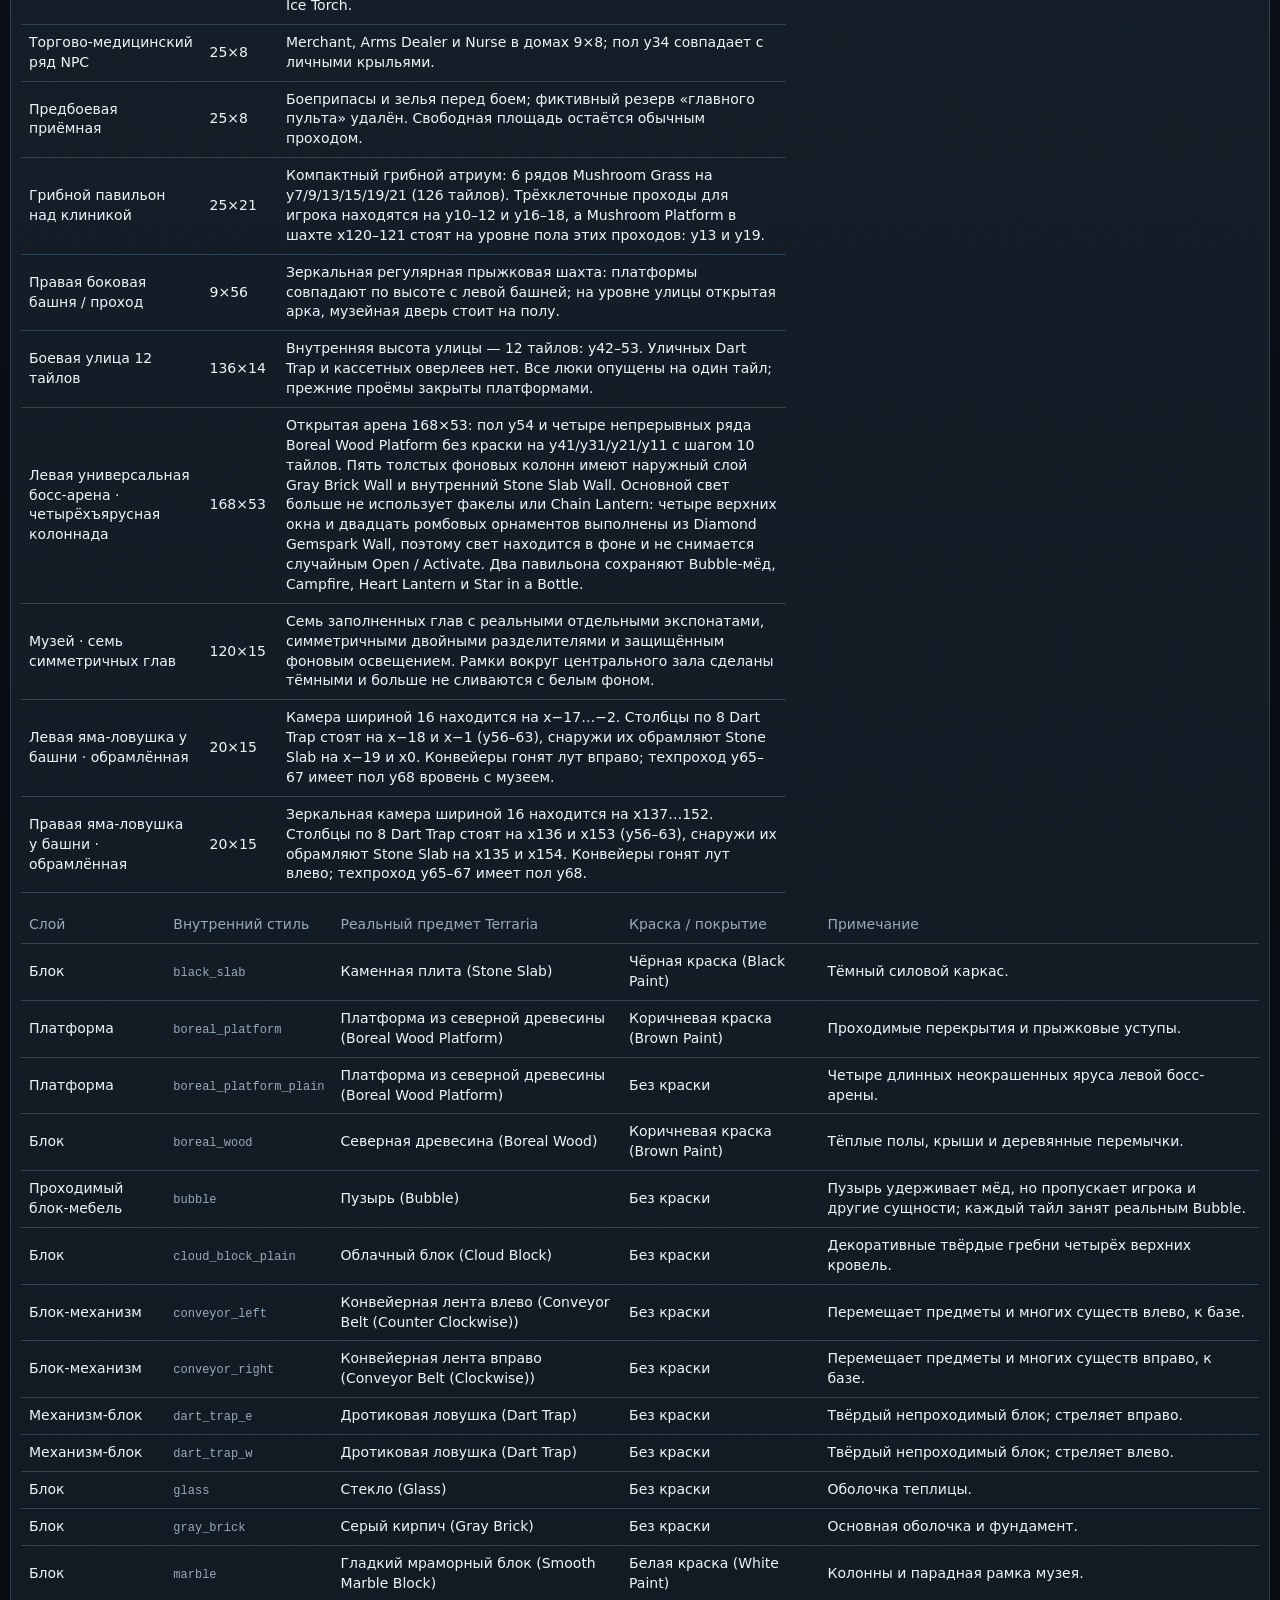
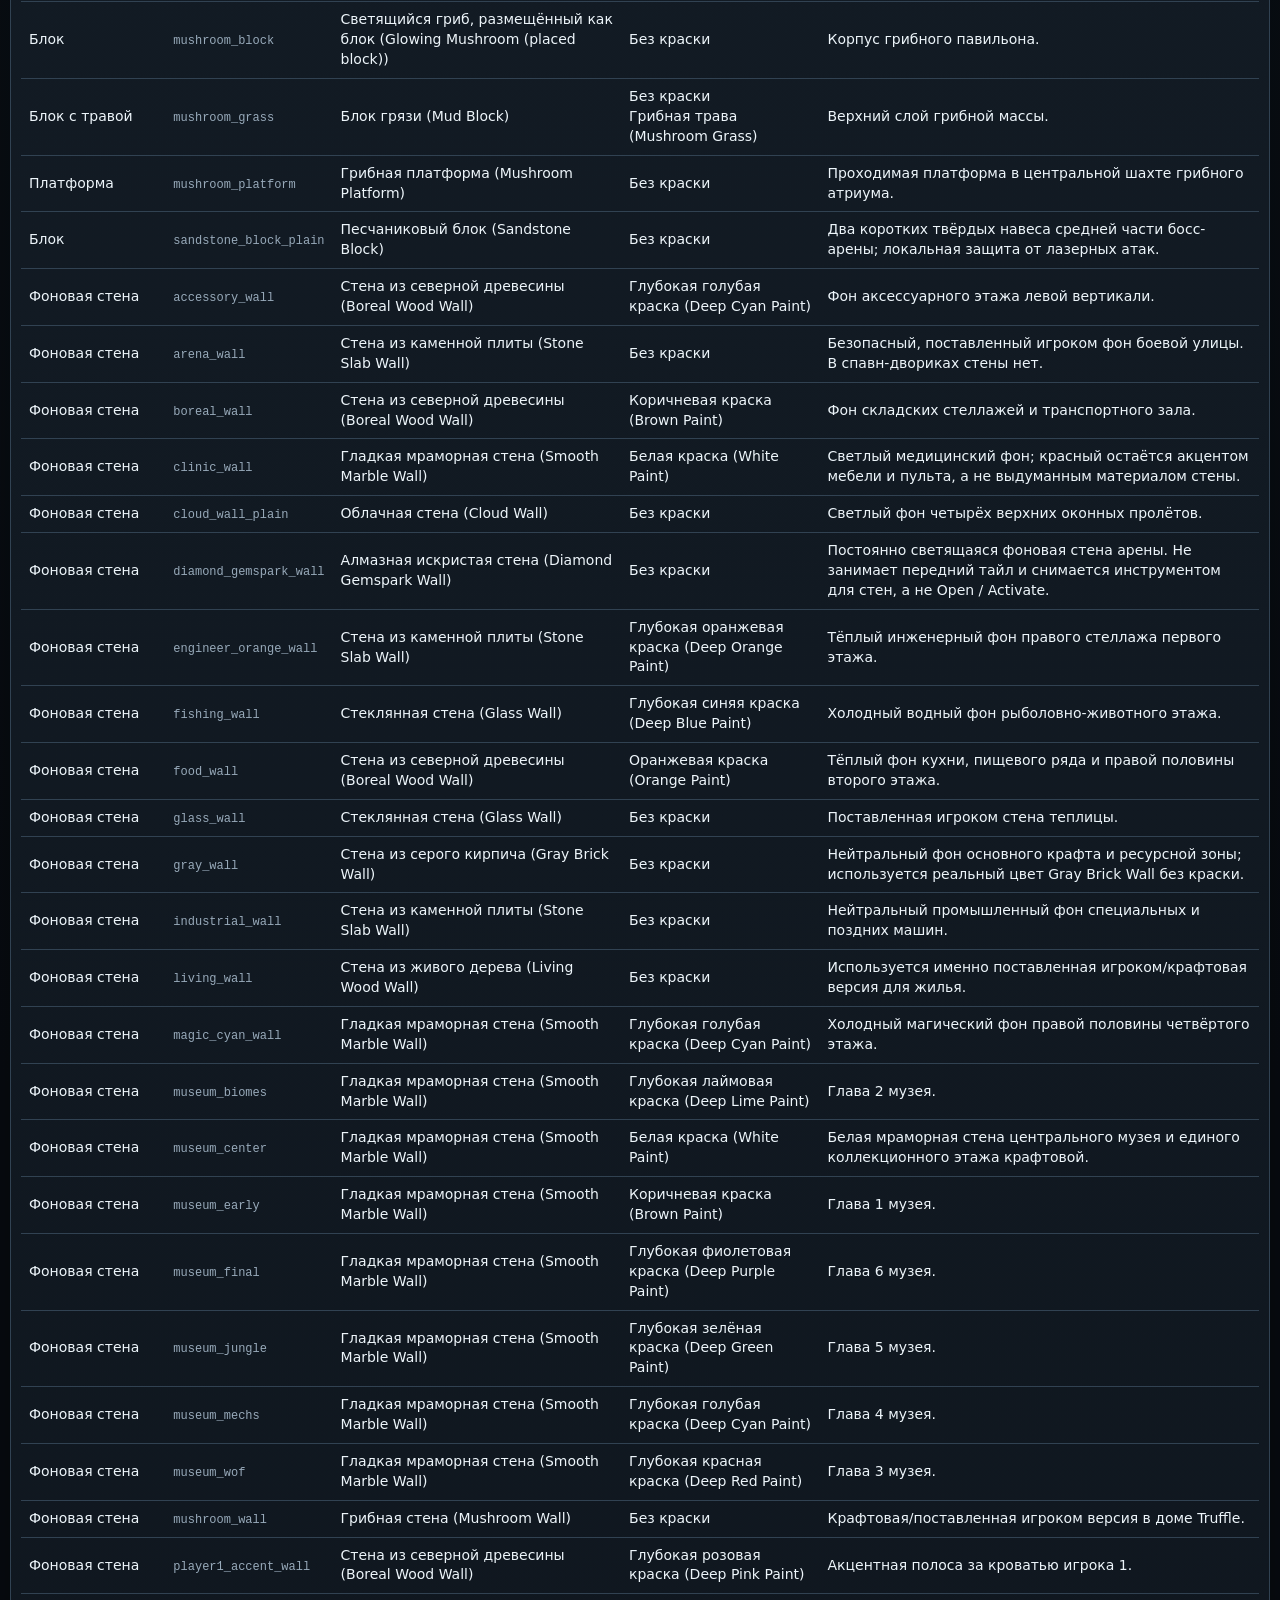
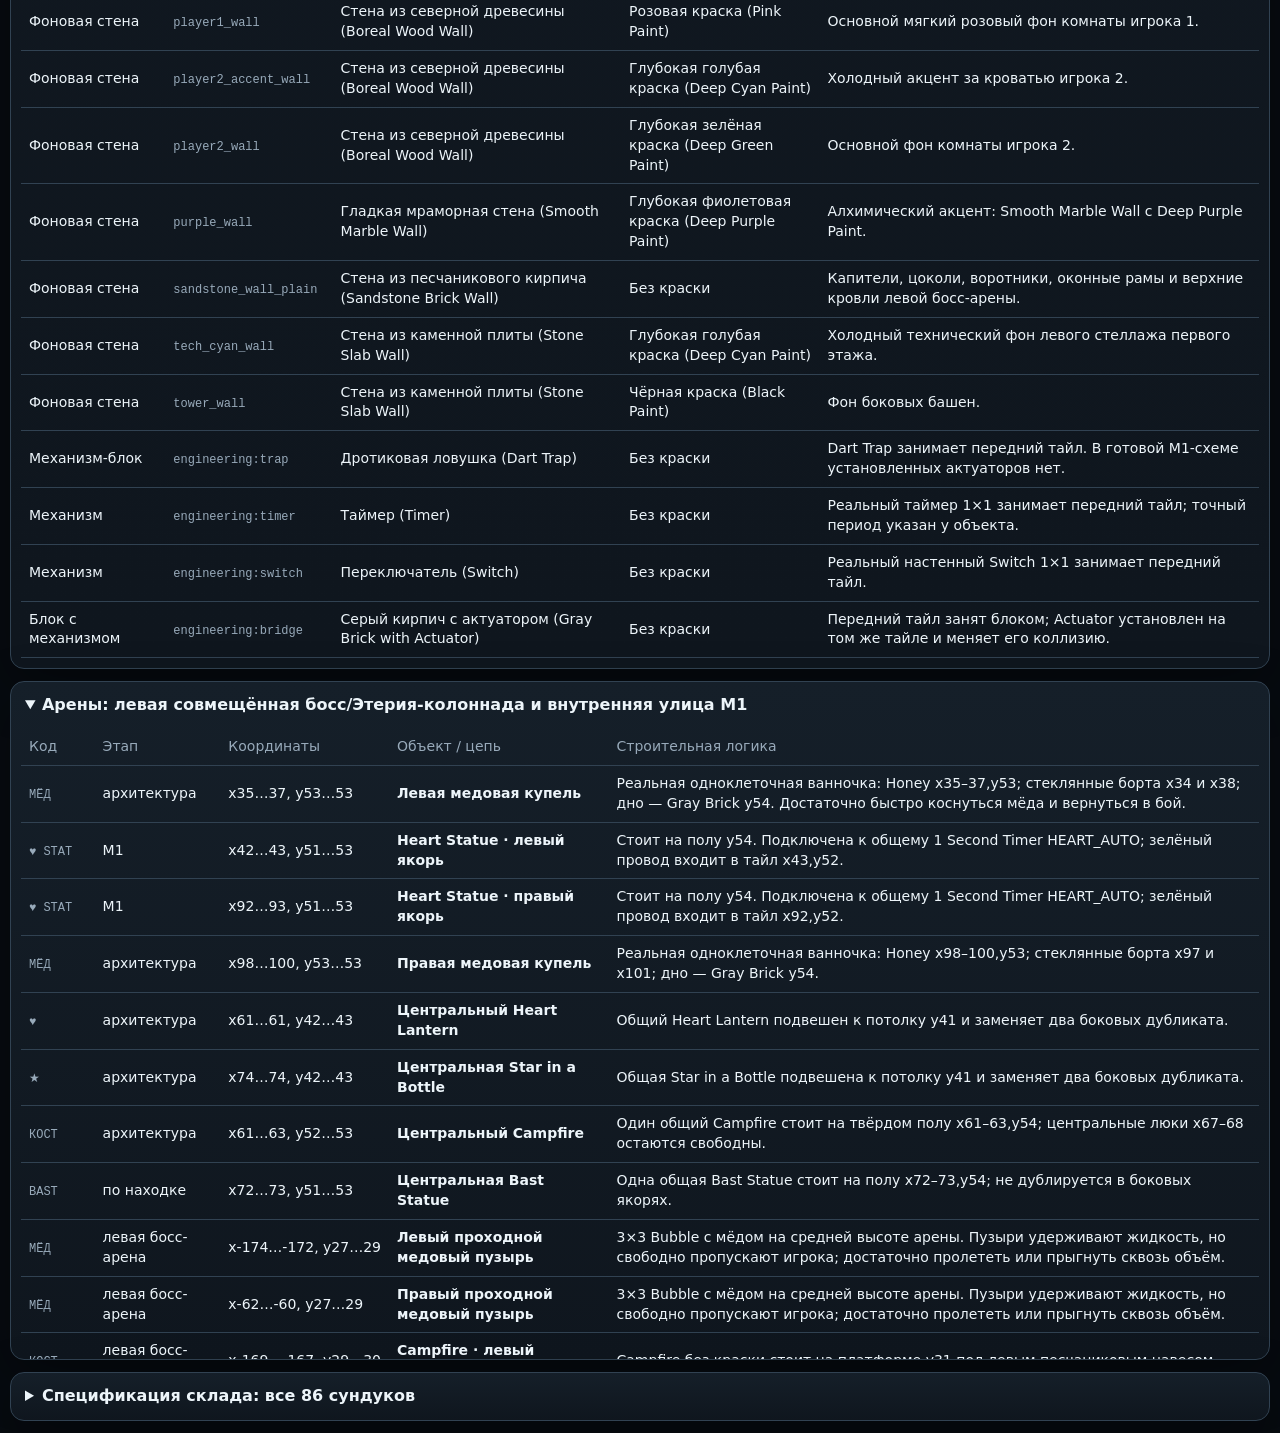
==== commit 916f4e64: "feat: compute shared project lighting coverage across all four scenes Implement #31 with room-local " ====
--- a/index.html
+++ b/index.html
@@ -244,8 +244,9 @@
     <script src="./js/runtime/formatters.js?v=common-ui-20260907"></script>
     <script src="./js/runtime/core.js"></script>
     <script src="./js/runtime/validation.js"></script>
-    <script src="./js/runtime/building-audit.js"></script>
-    <script src="./js/runtime/scene-audit.js"></script>
+    <script src="./js/runtime/building-audit.js?v=lighting-20260907"></script>
+    <script src="./js/runtime/lighting-audit.js?v=lighting-20260907"></script>
+    <script src="./js/runtime/scene-audit.js?v=lighting-20260907"></script>
     <script src="./js/runtime/model.js"></script>
     <script src="./js/runtime/render-base.js"></script>
     <script src="./js/runtime/render-objects.js"></script>
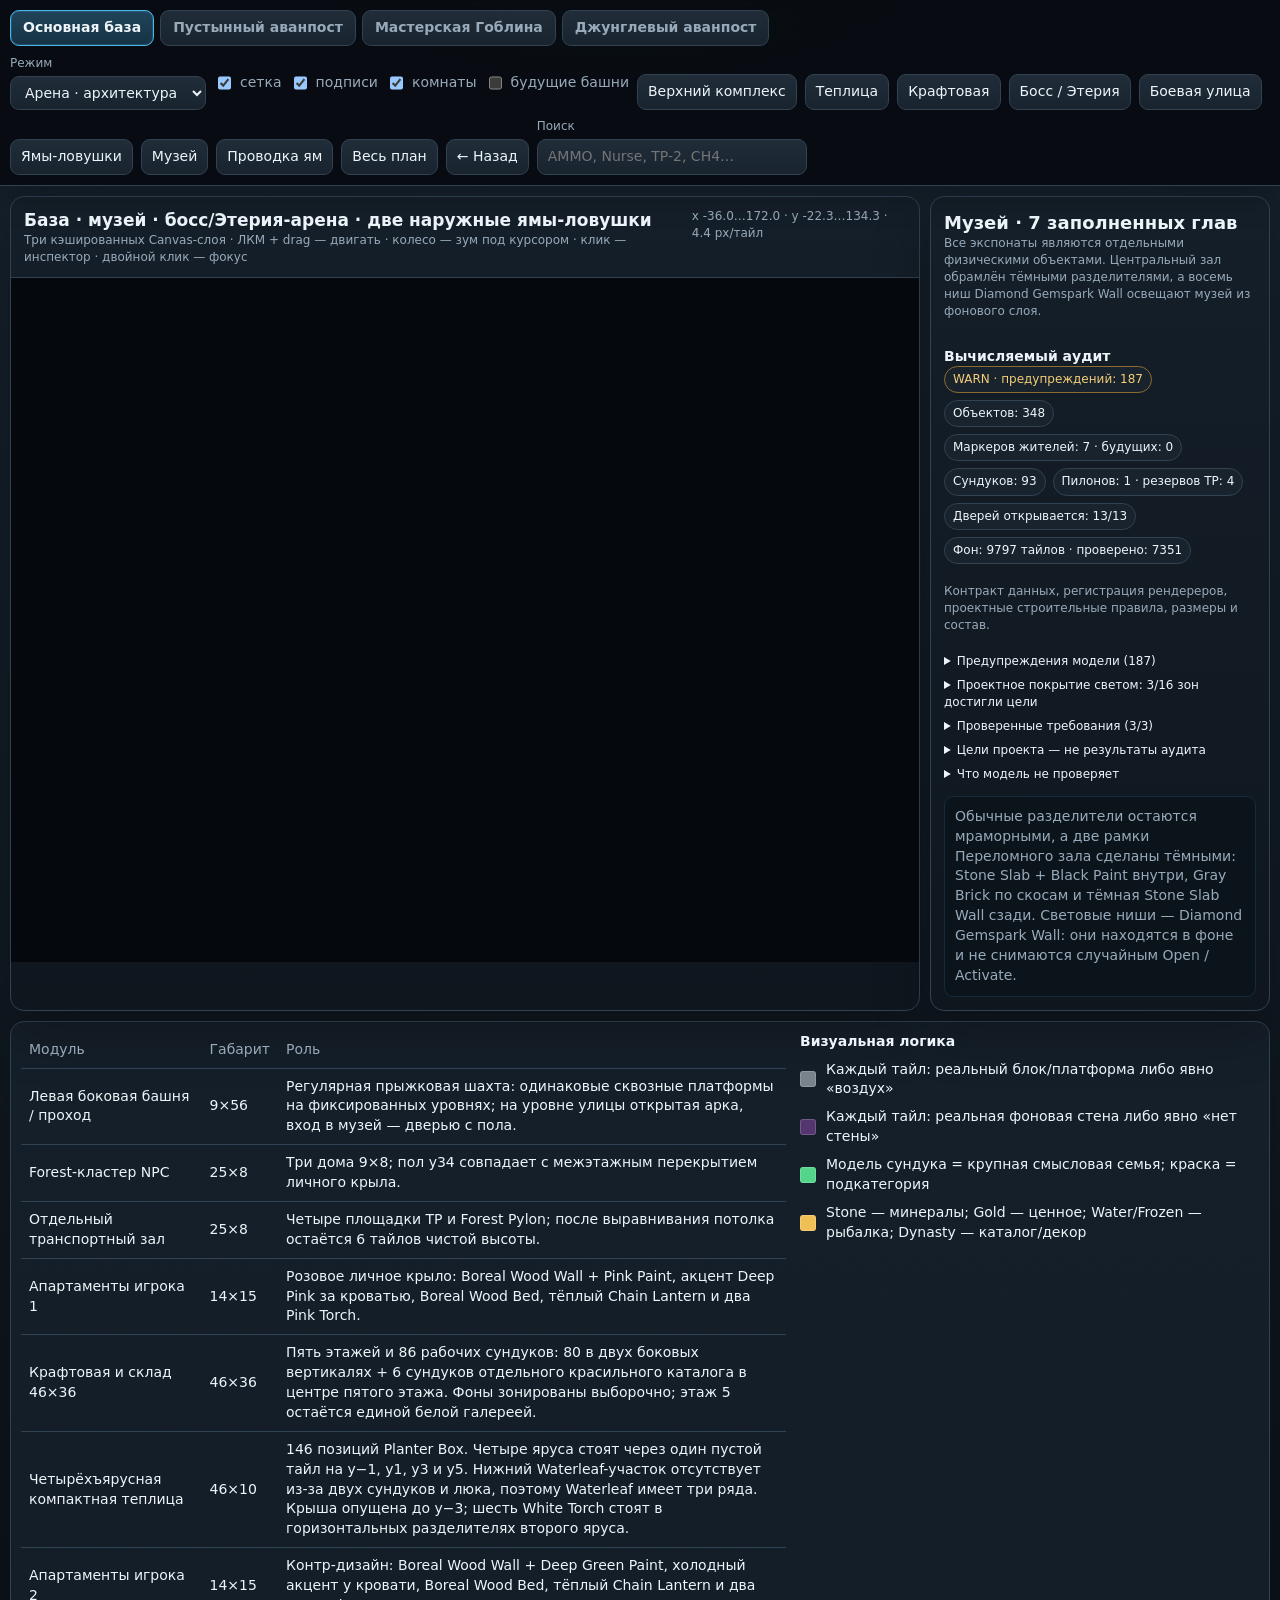
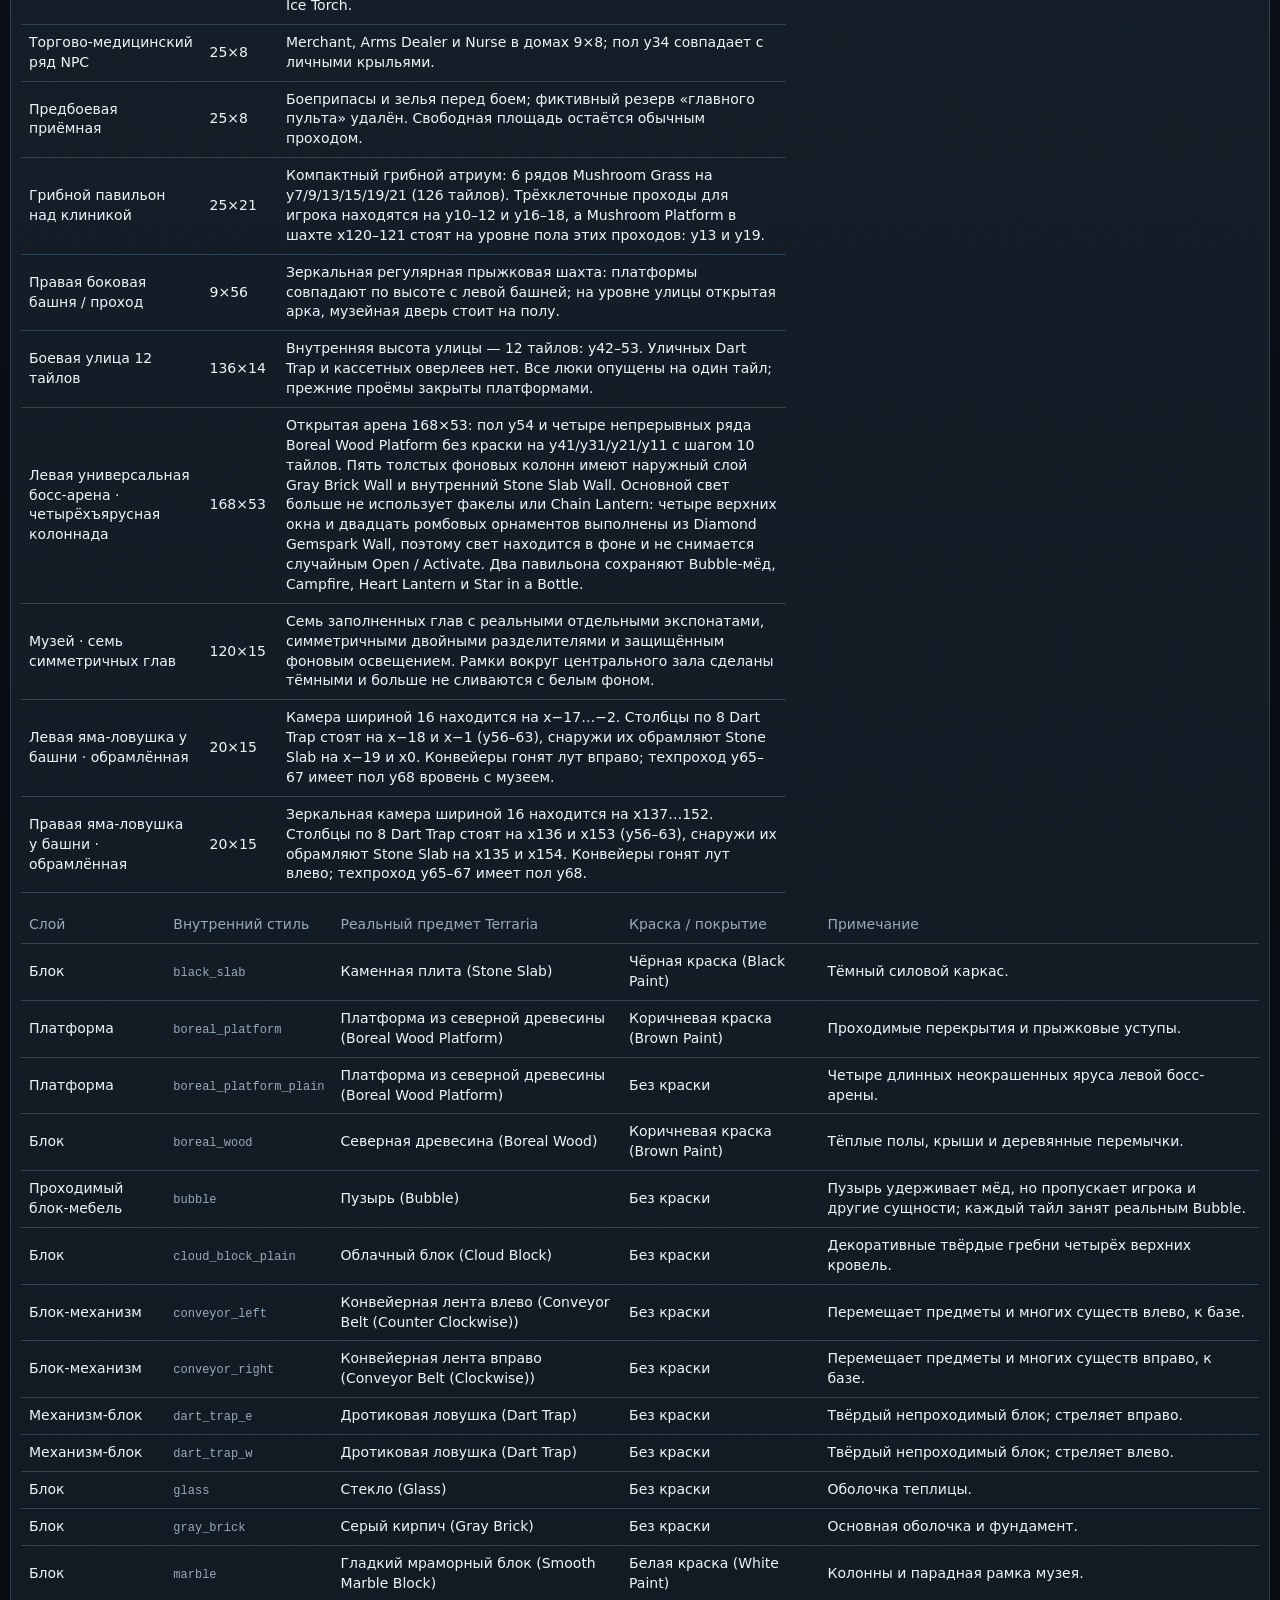
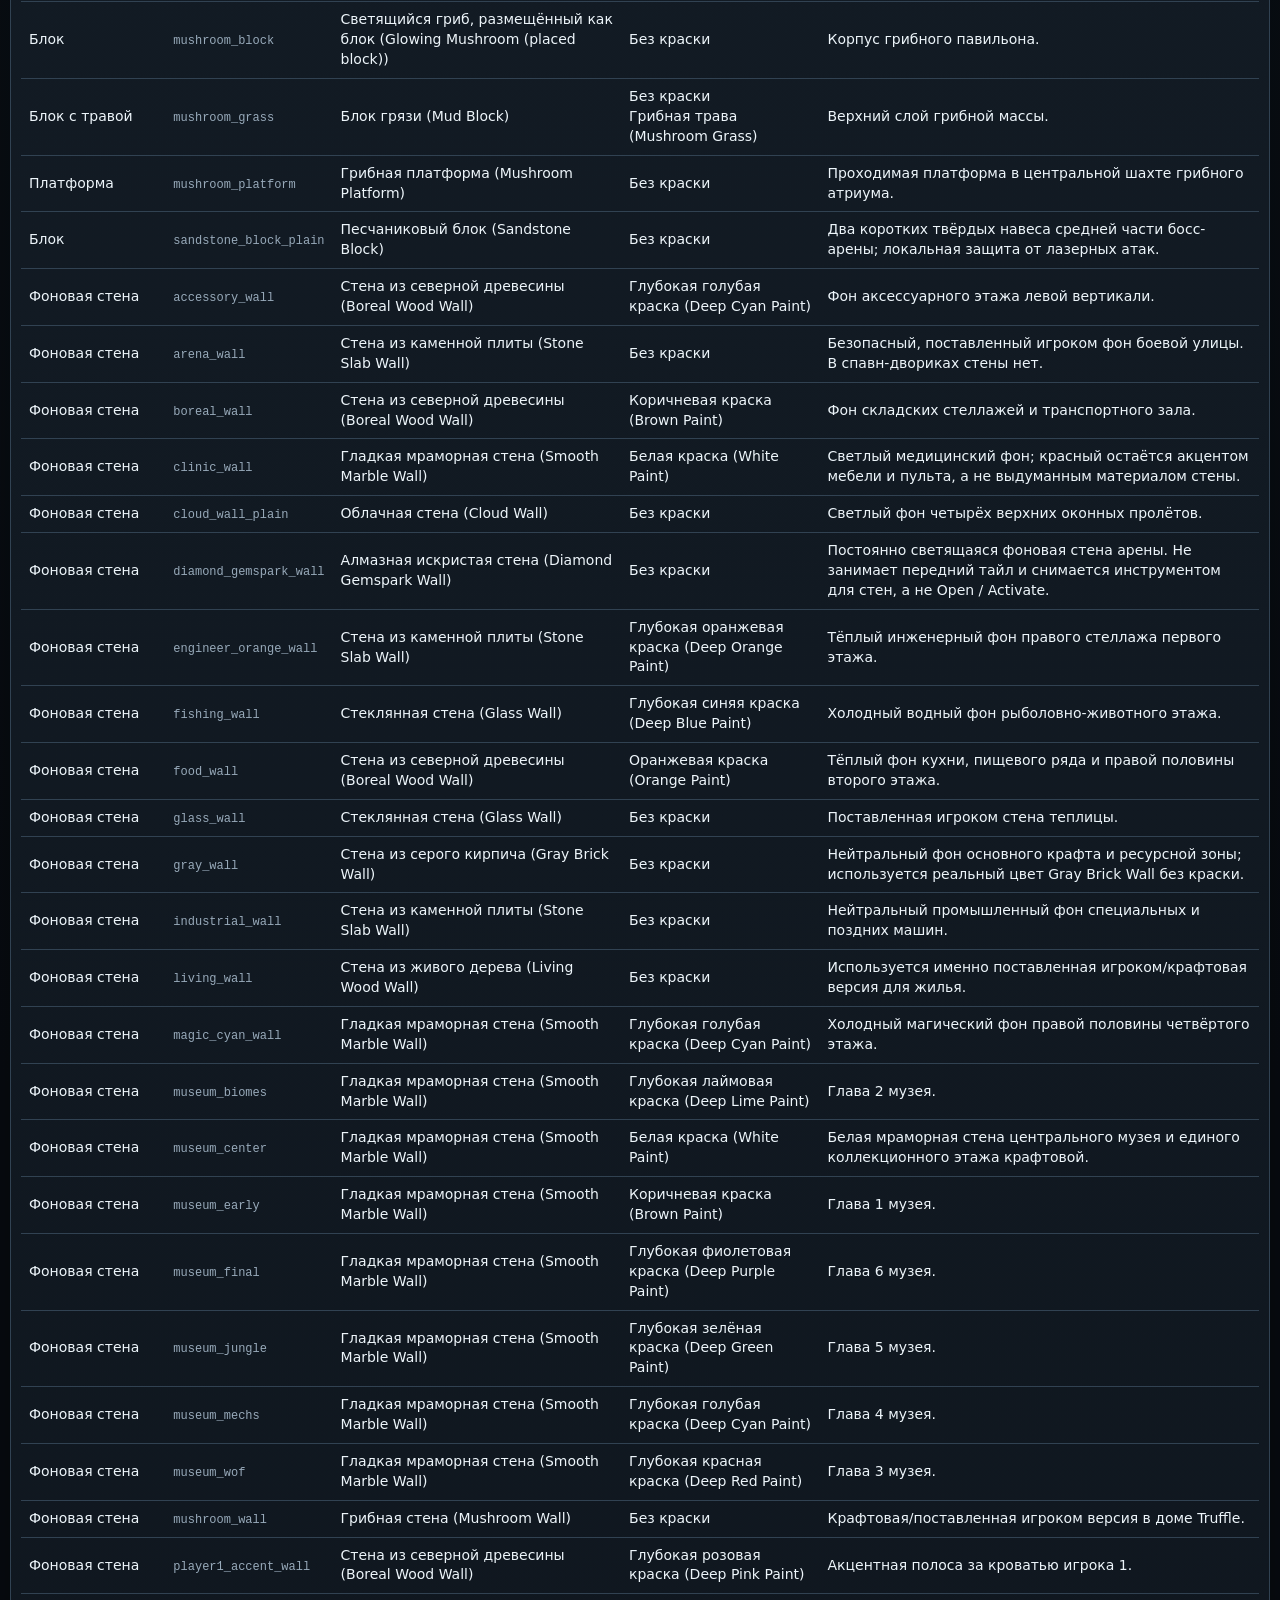
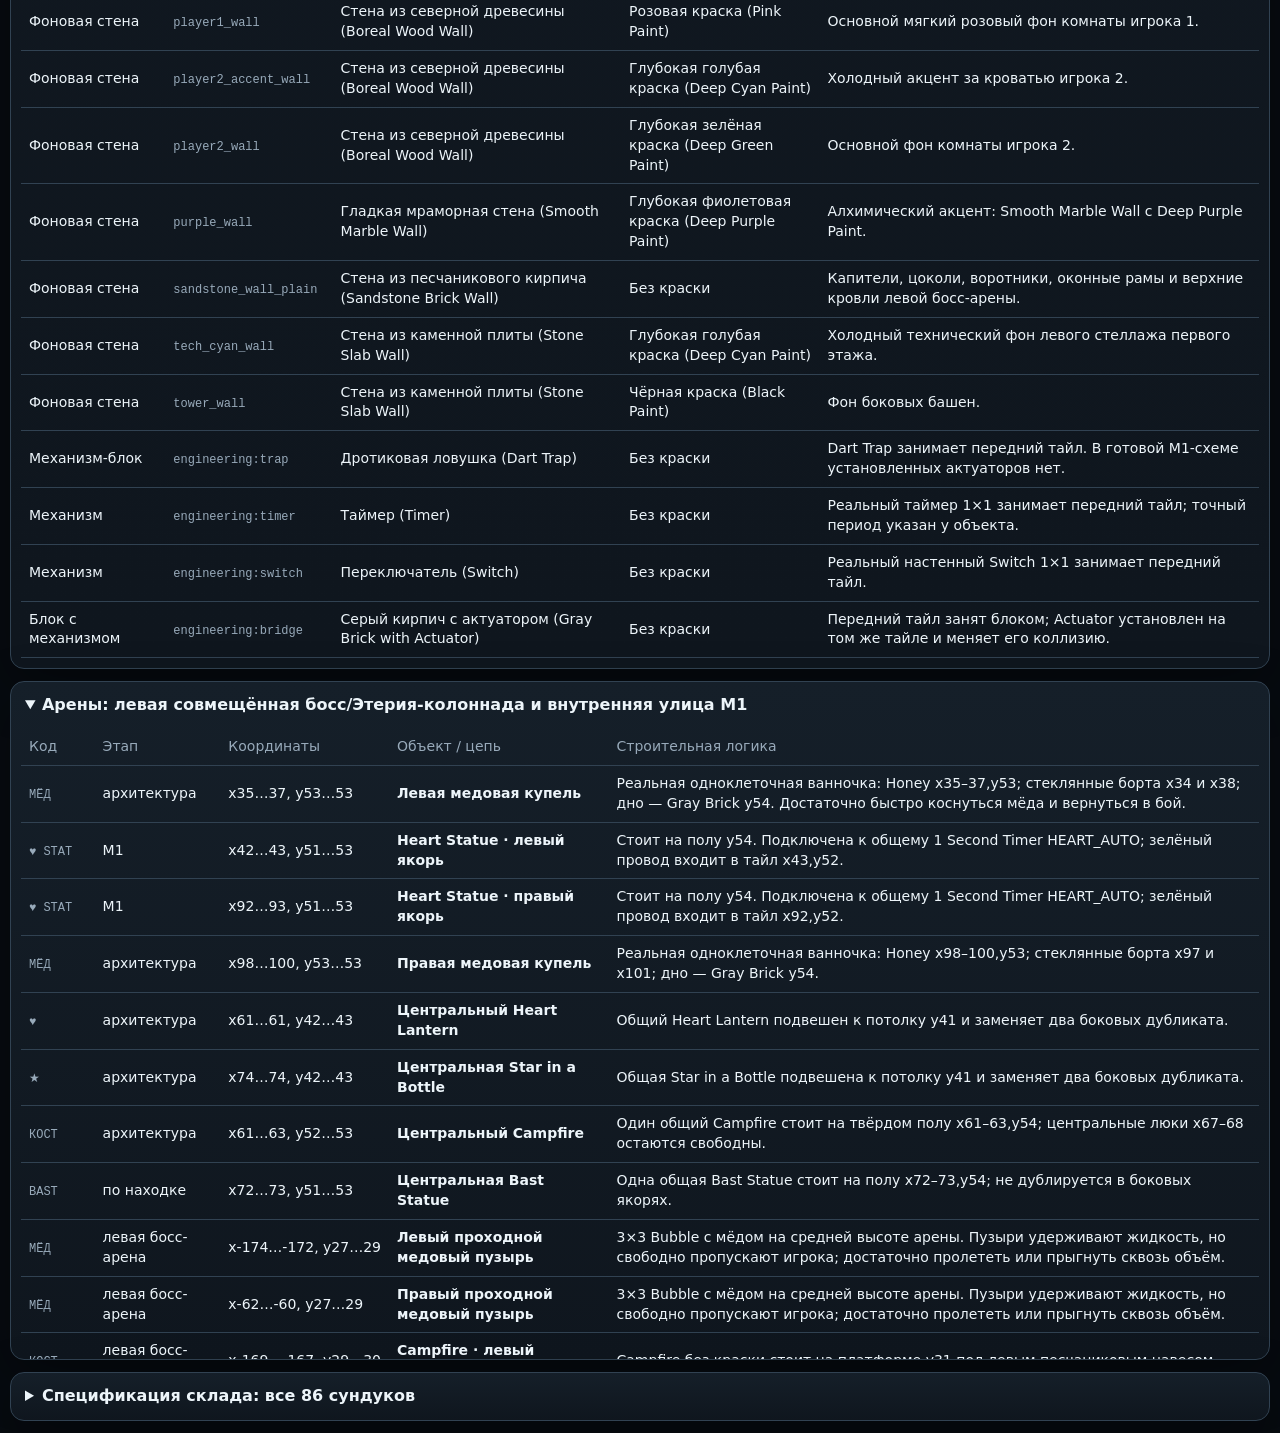
==== commit 8eff97bc: "feat: validate selected item names and distinguish display carriers Part of #27 / #24. Recover the p" ====
--- a/index.html
+++ b/index.html
@@ -243,11 +243,11 @@
     <script src="./js/runtime/scene-ui.js?v=common-ui-20260907"></script>
     <script src="./js/runtime/formatters.js?v=common-ui-20260907"></script>
     <script src="./js/runtime/core.js"></script>
-    <script src="./js/runtime/validation.js"></script>
+    <script src="./js/runtime/validation.js?v=selected-items-20260907"></script>
     <script src="./js/runtime/building-audit.js?v=lighting-20260907"></script>
     <script src="./js/runtime/lighting-audit.js?v=lighting-20260907"></script>
     <script src="./js/runtime/scene-audit.js?v=lighting-20260907"></script>
-    <script src="./js/runtime/model.js"></script>
+    <script src="./js/runtime/model.js?v=selected-items-20260907"></script>
     <script src="./js/runtime/render-base.js"></script>
     <script src="./js/runtime/render-objects.js"></script>
     <script src="./js/runtime/overlay.js"></script>
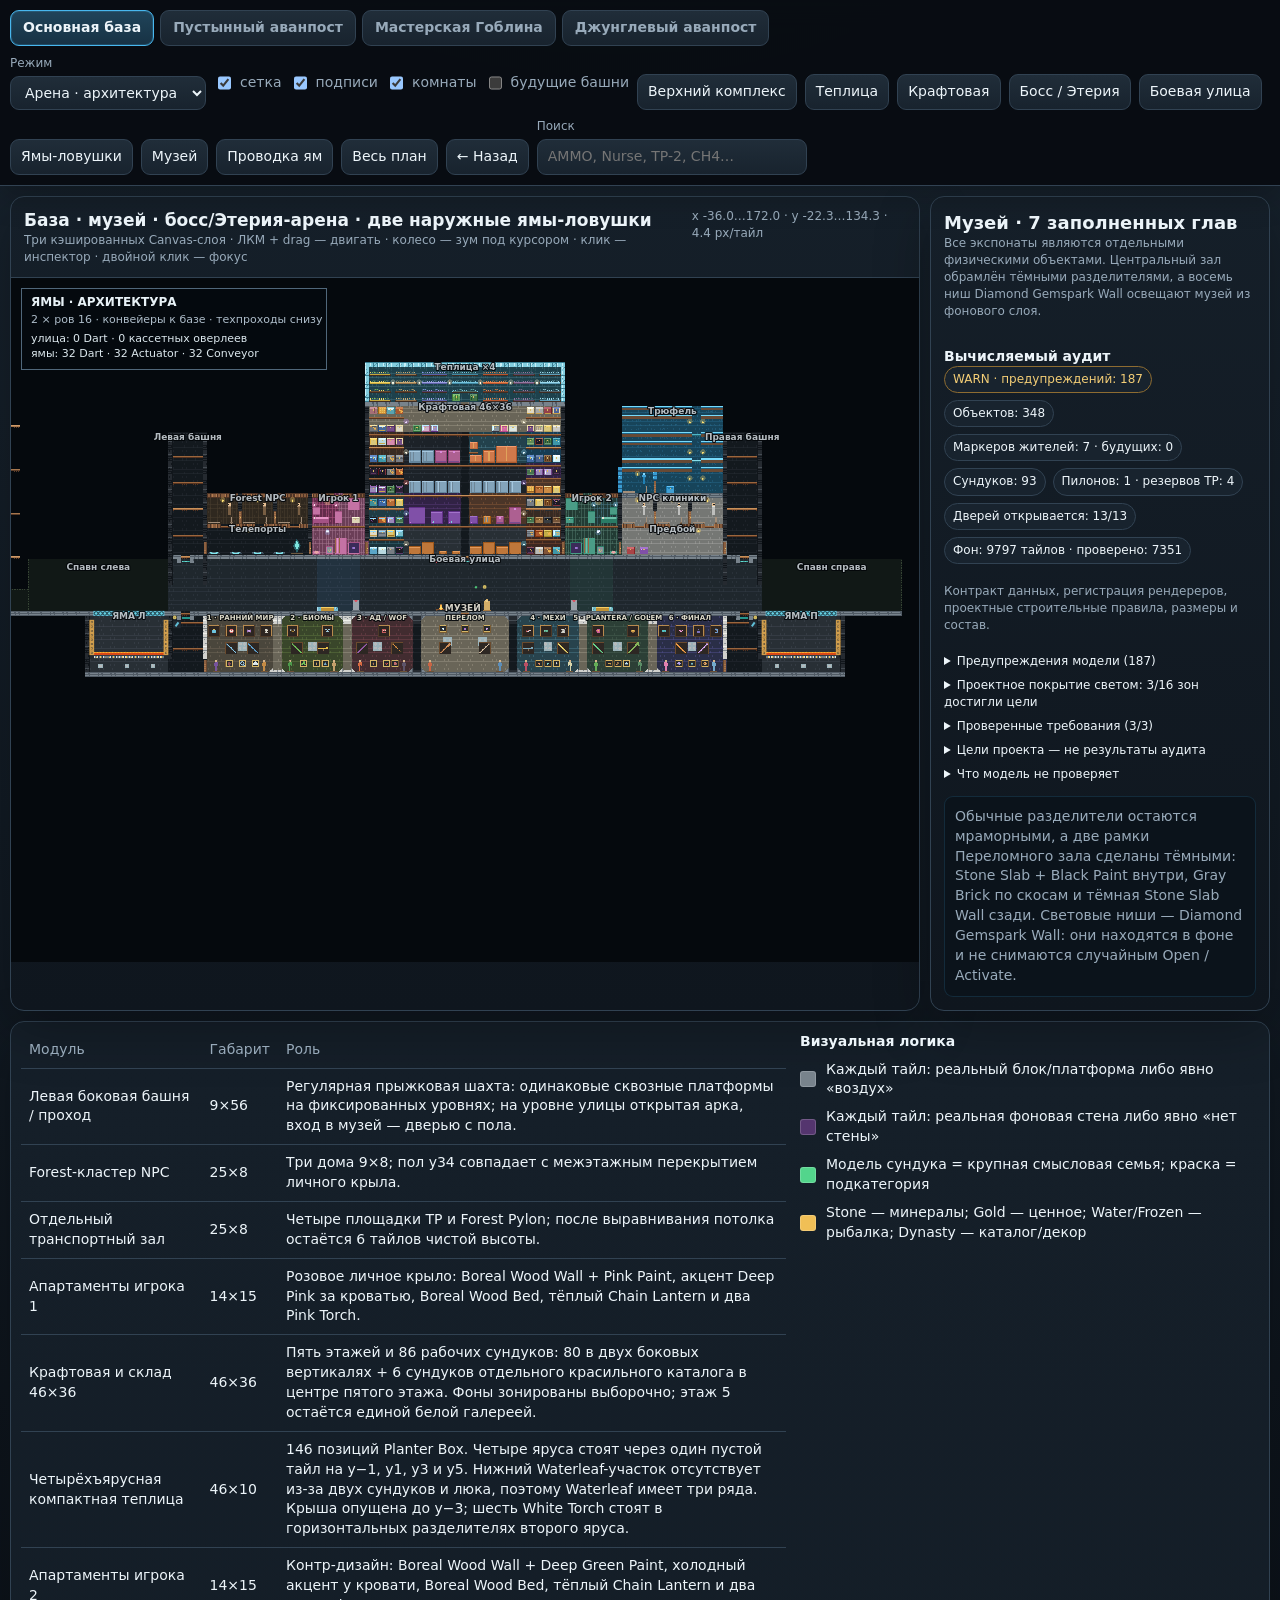
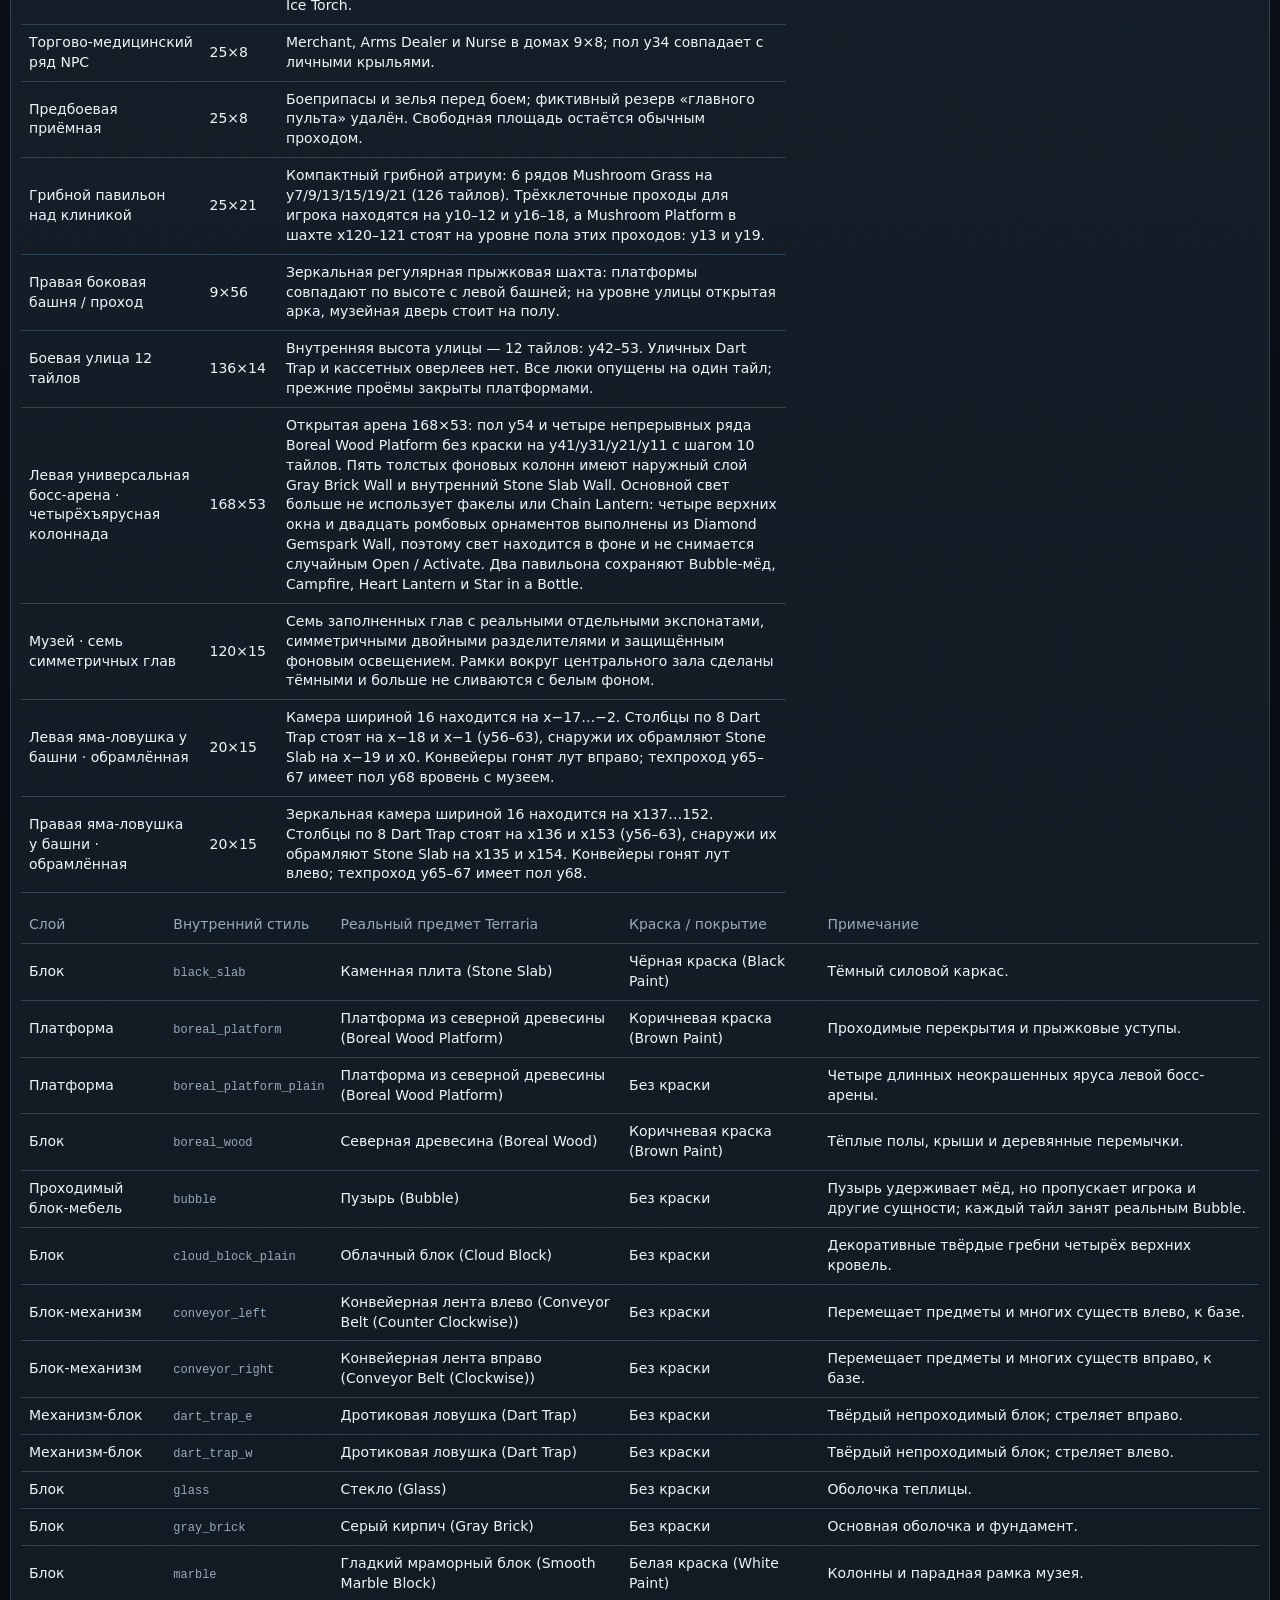
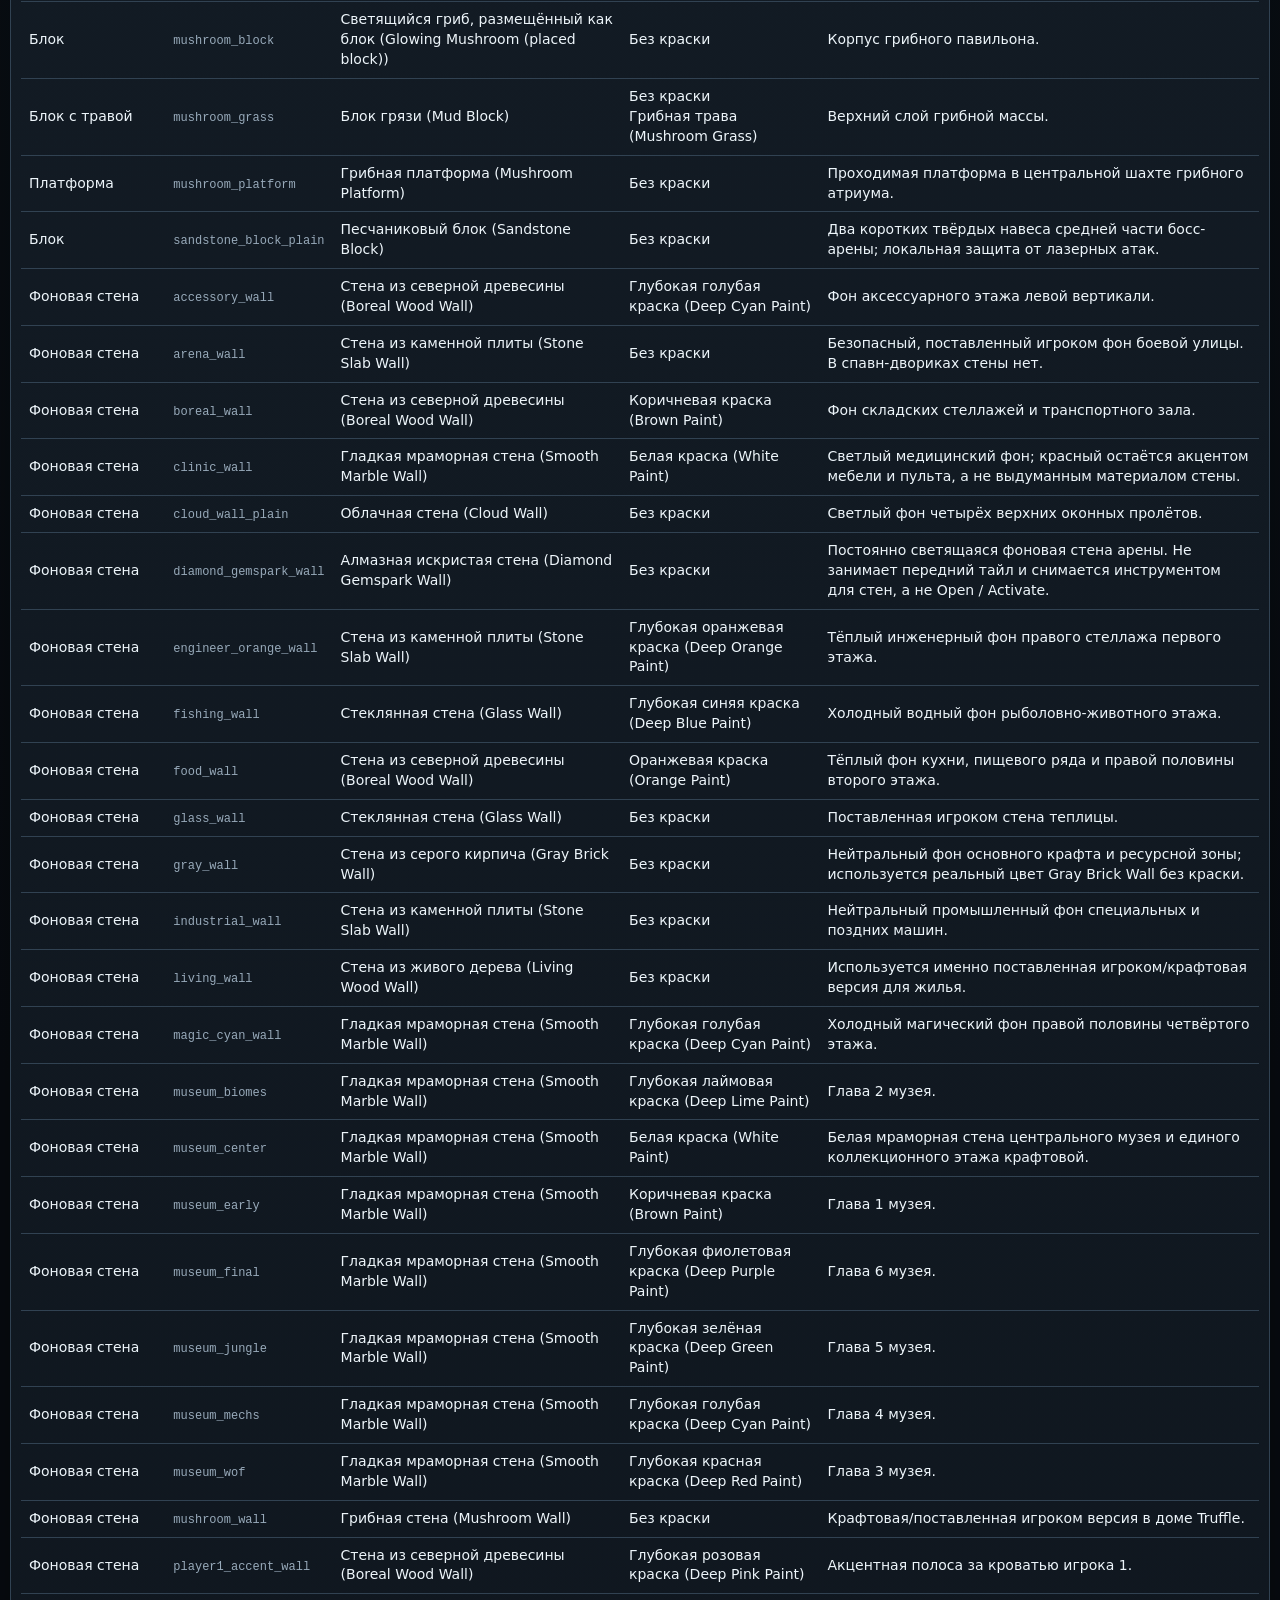
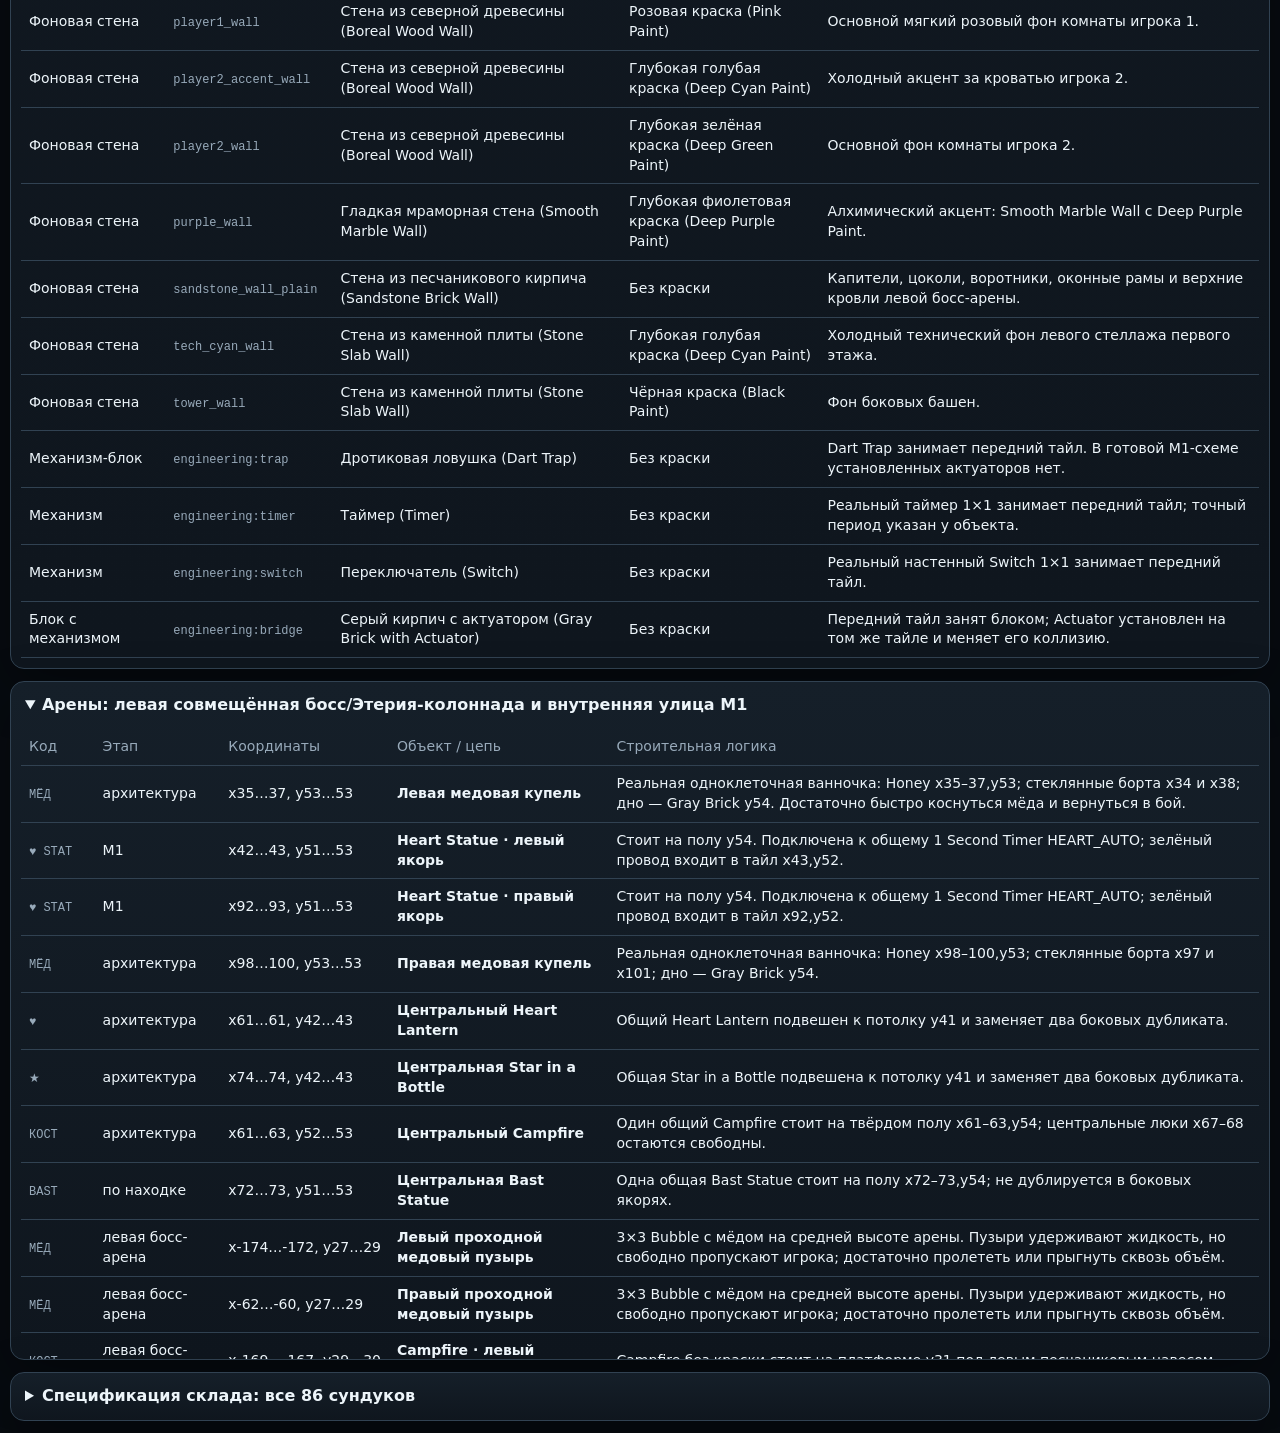
==== commit 106437dc: "refactor: split tile drawing, caches and inspector with explicit dispatch Part of #33 / #24. Elimina" ====
--- a/index.html
+++ b/index.html
@@ -243,15 +243,18 @@
     <script src="./js/runtime/scene-ui.js?v=common-ui-20260907"></script>
     <script src="./js/runtime/formatters.js?v=common-ui-20260907"></script>
     <script src="./js/runtime/core.js"></script>
-    <script src="./js/runtime/validation.js?v=selected-items-20260907"></script>
-    <script src="./js/runtime/building-audit.js?v=lighting-20260907"></script>
+    <script src="./js/runtime/placement-contract.js?v=placement-contract-20260907"></script>
+    <script src="./js/runtime/validation.js?v=placement-contract-20260907"></script>
+    <script src="./js/runtime/building-audit.js?v=placement-contract-20260907"></script>
     <script src="./js/runtime/lighting-audit.js?v=lighting-20260907"></script>
-    <script src="./js/runtime/scene-audit.js?v=lighting-20260907"></script>
-    <script src="./js/runtime/model.js?v=selected-items-20260907"></script>
+    <script src="./js/runtime/scene-audit.js?v=tile-registry-20260909"></script>
+    <script src="./js/runtime/model.js?v=tile-registry-20260909"></script>
+    <script src="./js/runtime/render-tiles.js?v=tile-registry-20260909"></script>
+    <script src="./js/runtime/render-cache.js?v=tile-registry-20260909"></script>
     <script src="./js/runtime/render-base.js"></script>
     <script src="./js/runtime/render-objects.js"></script>
     <script src="./js/runtime/overlay.js"></script>
-    <script src="./js/runtime/inspector.js"></script>
+    <script src="./js/runtime/inspector.js?v=tile-registry-20260909"></script>
     <script src="./js/runtime/tables.js?v=common-ui-20260907"></script>
     <script src="./js/runtime/camera.js"></script>
     <script src="./js/runtime/state.js"></script>
